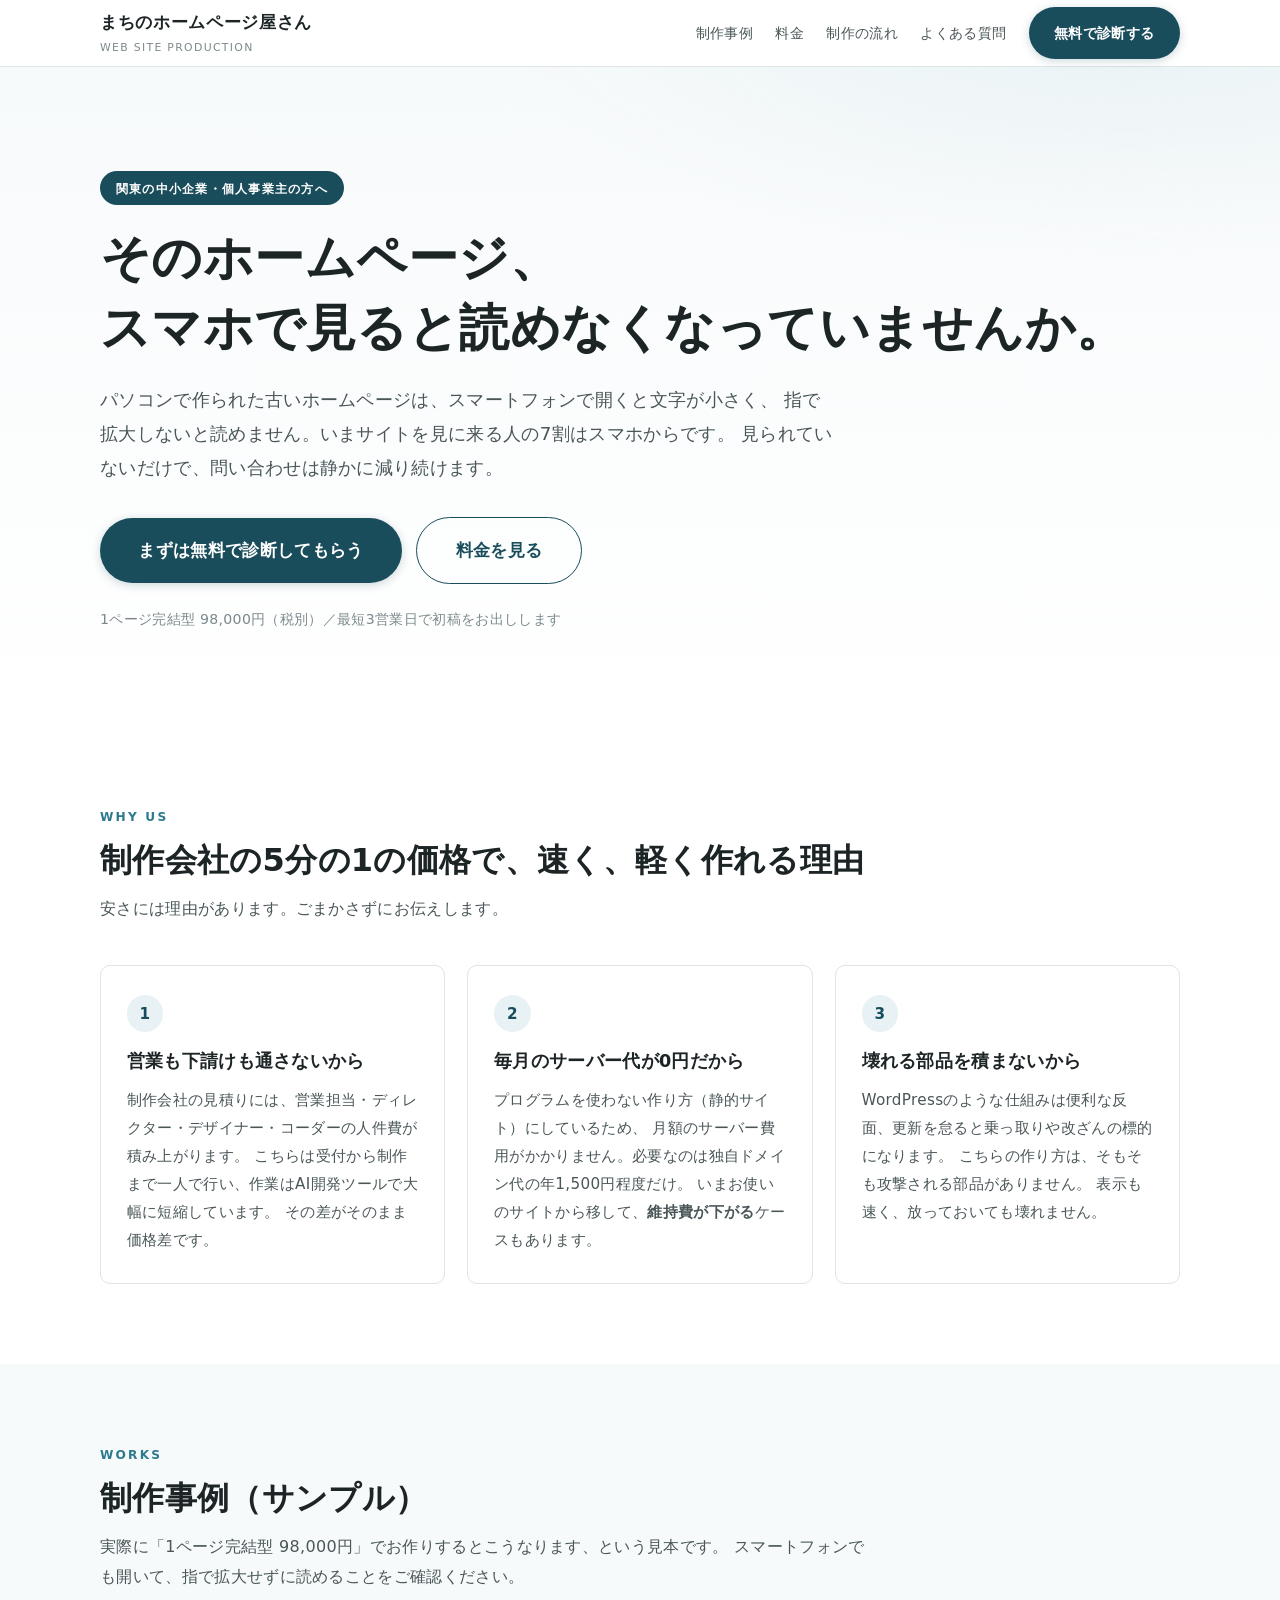
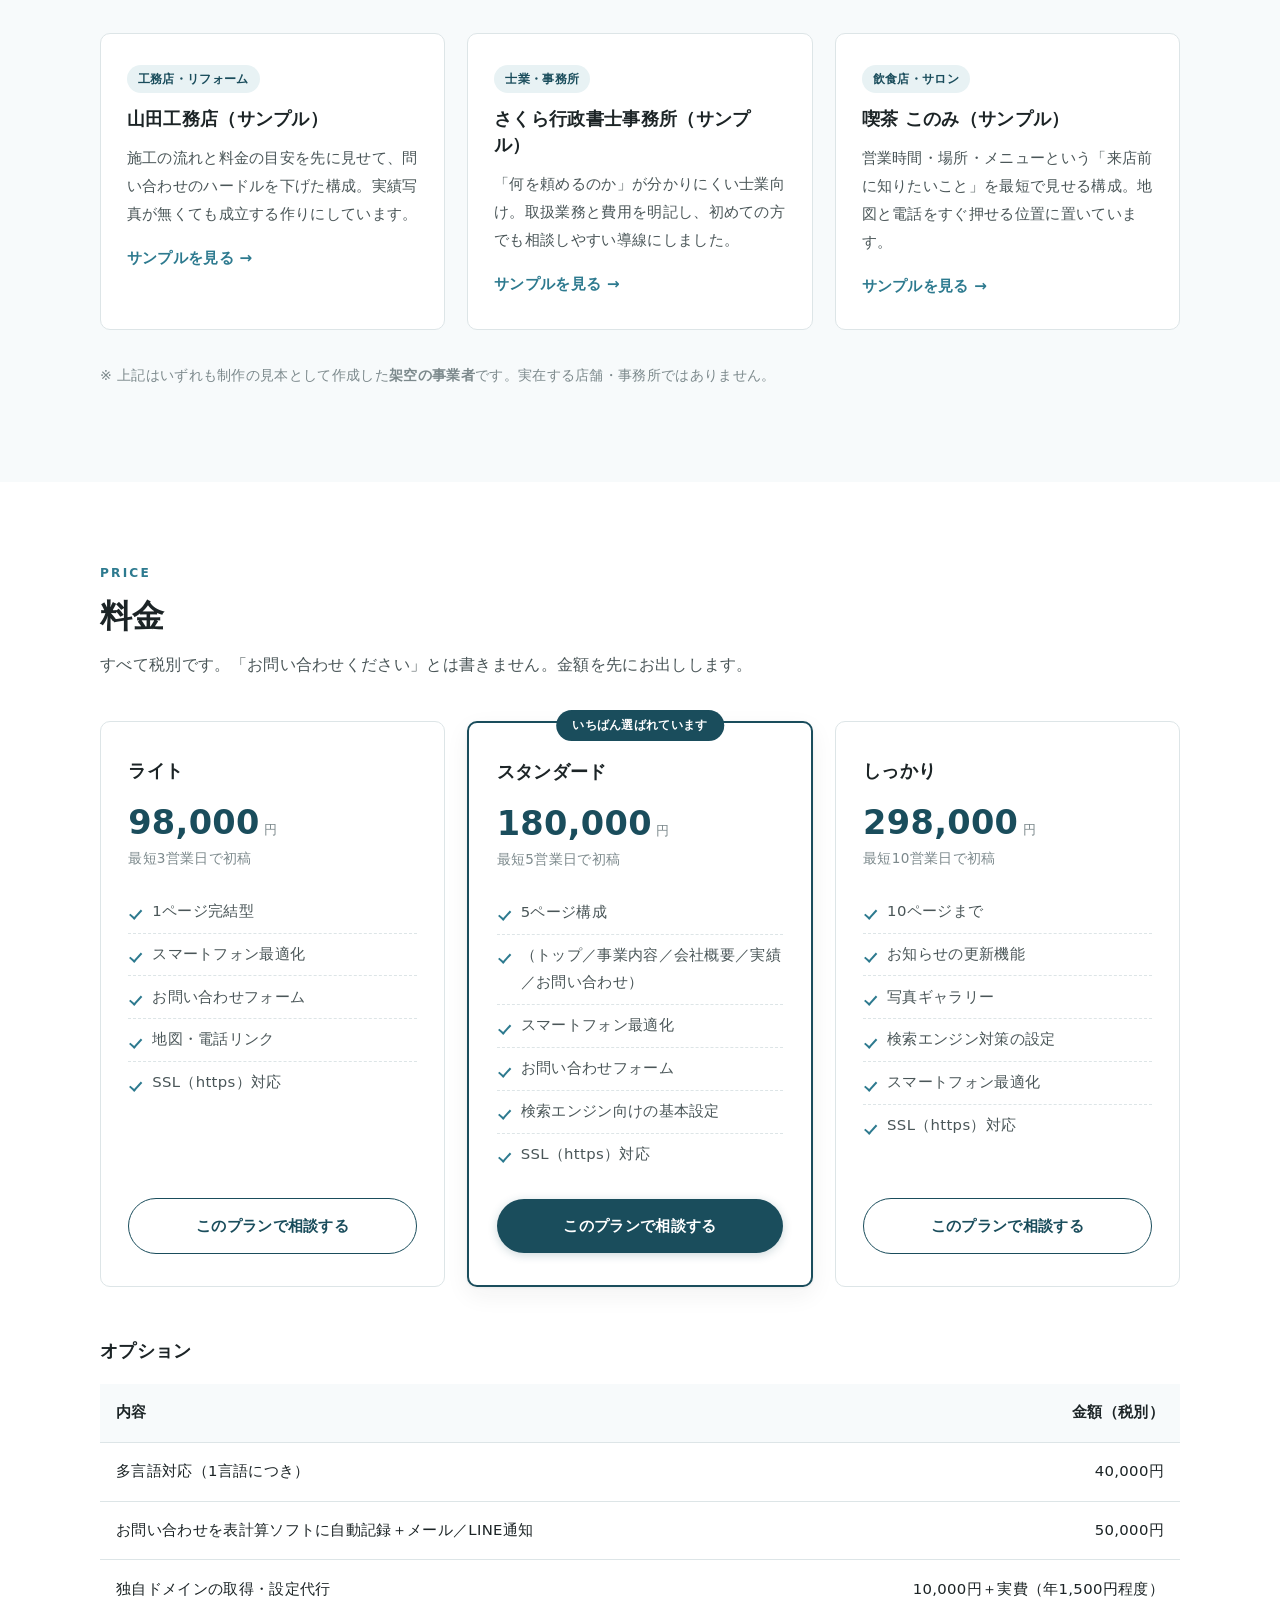
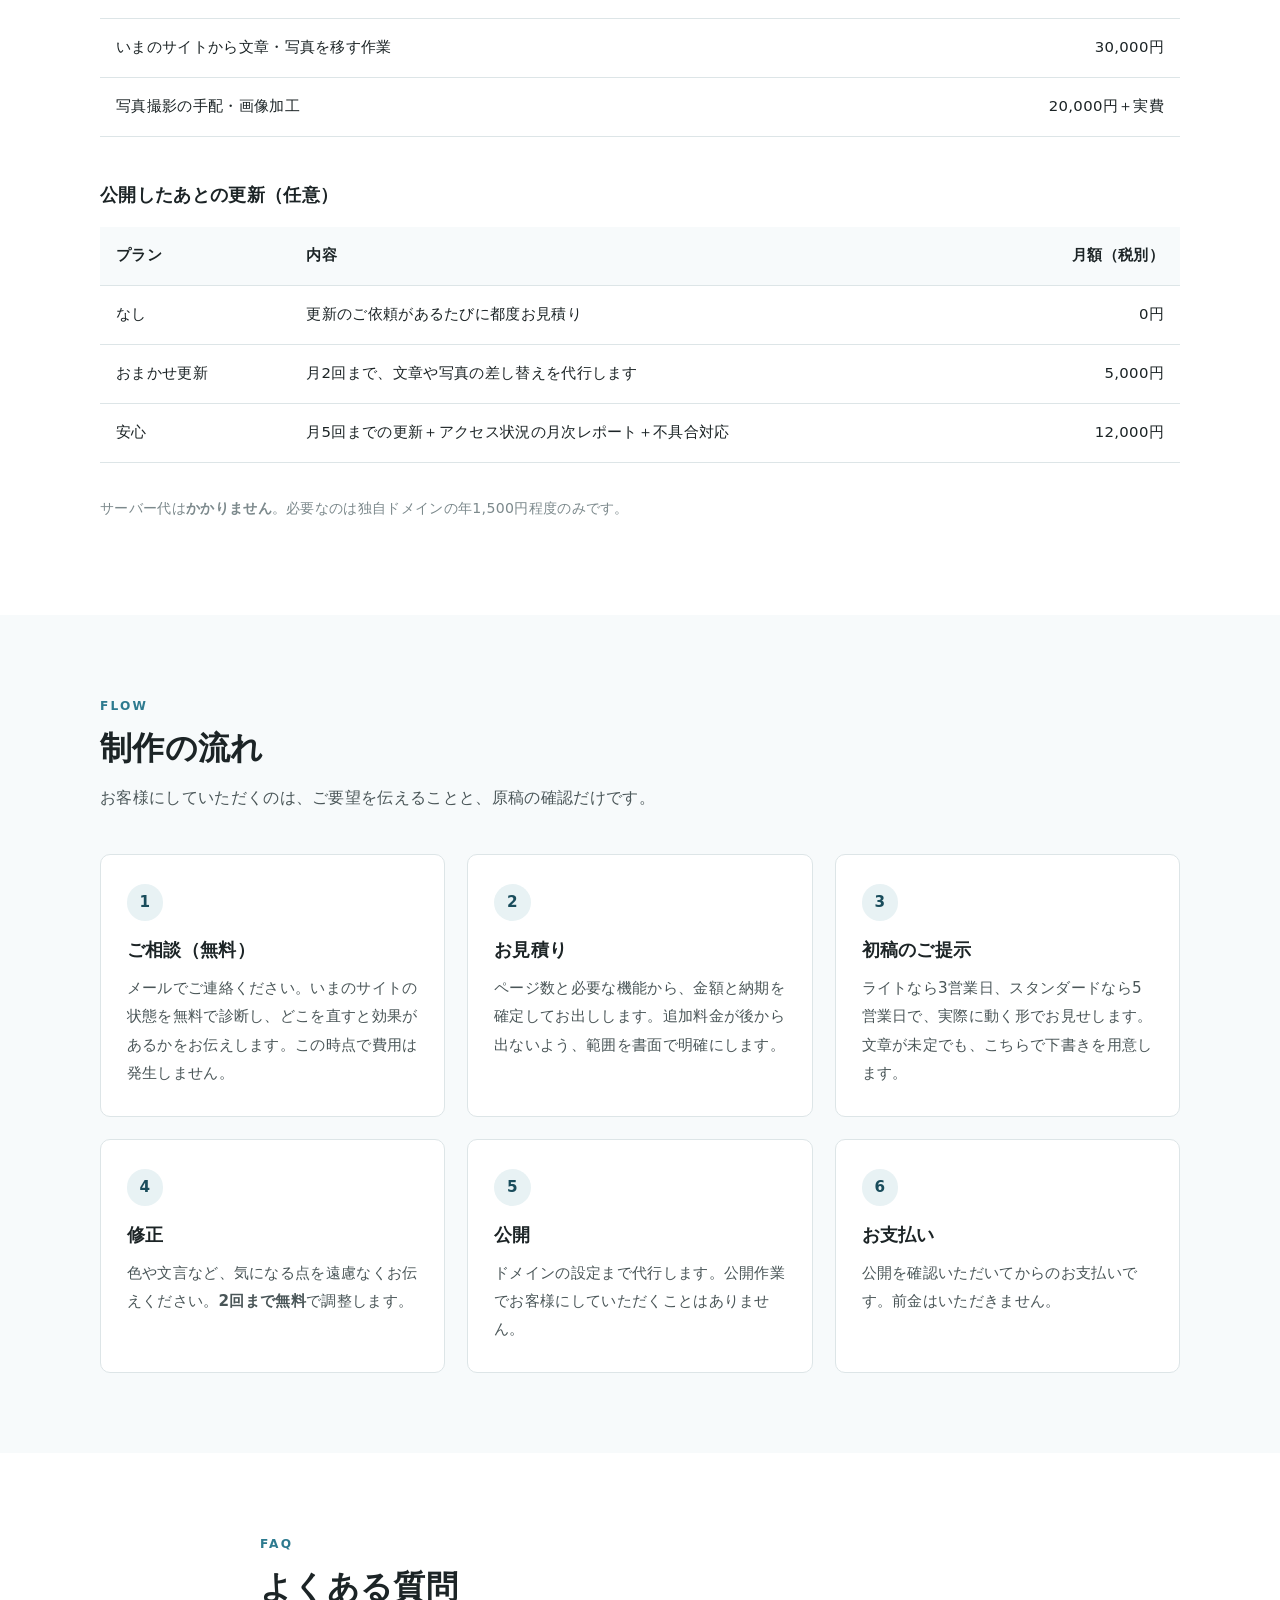
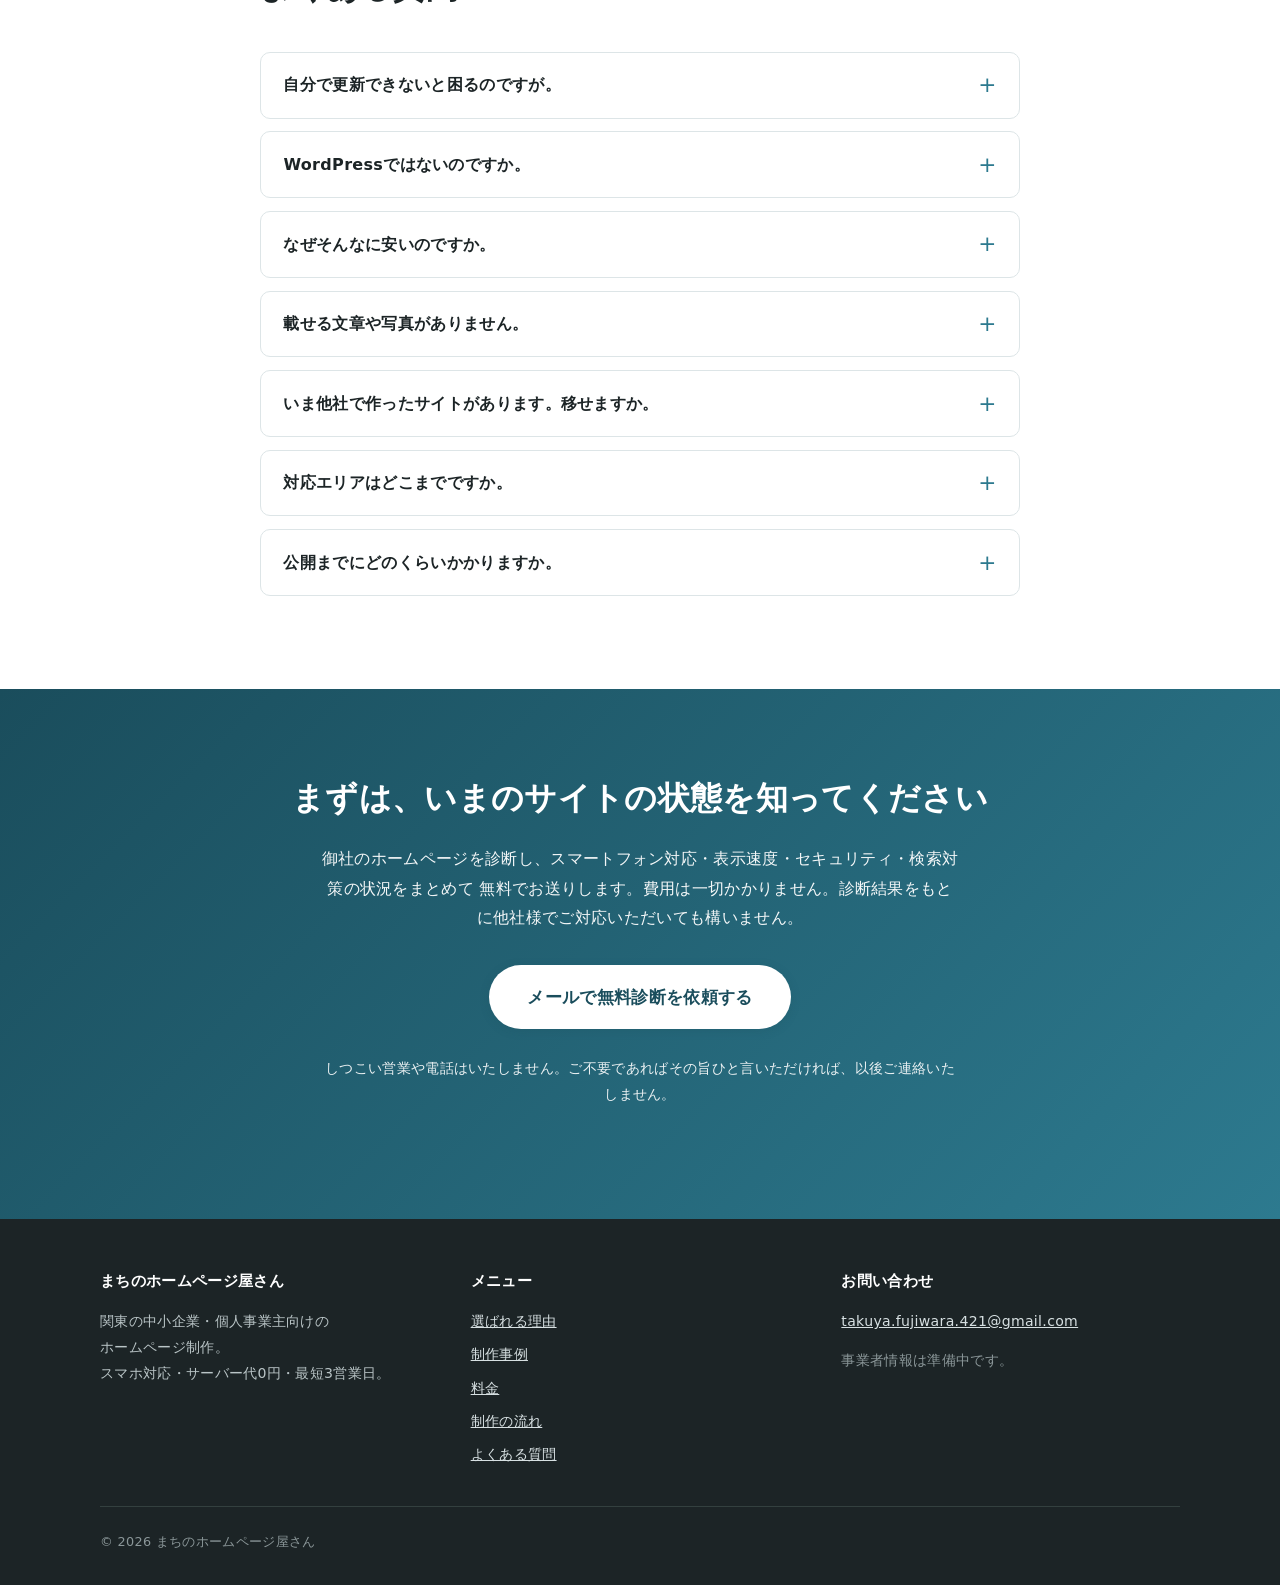
==== index.html @ 55fe61bb "ホームページ制作サービスのサイトとデモ3件を作成 - ポートフォリオ本体（強み/制作事例/料金/流れ/FAQ） - デモ3件（工務店・行政書士・喫茶。いずれも架空と明記しnoindex） - 画像を使" ====
<!DOCTYPE html>
<html lang="ja">
<head>
<meta charset="UTF-8">
<meta name="viewport" content="width=device-width, initial-scale=1">
<title>まちのホームページ屋さん｜スマホ対応のホームページを9.8万円から・最短3営業日</title>
<meta name="description" content="関東の中小企業・個人事業主向けのホームページ制作。スマートフォン対応・サーバー代0円・最短3営業日で初稿。1ページ完結型9.8万円から。無料のホームページ診断も承ります。">
<meta property="og:title" content="まちのホームページ屋さん｜スマホ対応のホームページを9.8万円から">
<meta property="og:description" content="サーバー代0円・最短3営業日。関東の中小企業向けホームページ制作。">
<meta property="og:type" content="website">
<link rel="stylesheet" href="assets/style.css">
</head>
<body>

<header class="site-header">
  <div class="wrap">
    <a class="brand" href="./">まちのホームページ屋さん<small>WEB SITE PRODUCTION</small></a>
    <nav class="nav">
      <a href="#works">制作事例</a>
      <a href="#price">料金</a>
      <a href="#flow">制作の流れ</a>
      <a href="#faq">よくある質問</a>
      <a href="#contact" class="btn">無料で診断する</a>
    </nav>
  </div>
</header>

<div class="hero">
  <div class="wrap">
    <span class="eyebrow">関東の中小企業・個人事業主の方へ</span>
    <h1>そのホームページ、<br>スマホで見ると読めなくなっていませんか。</h1>
    <p class="lead">
      パソコンで作られた古いホームページは、スマートフォンで開くと文字が小さく、
      指で拡大しないと読めません。いまサイトを見に来る人の7割はスマホからです。
      見られていないだけで、問い合わせは静かに減り続けます。
    </p>
    <div class="hero-actions">
      <a href="#contact" class="btn btn-lg">まずは無料で診断してもらう</a>
      <a href="#price" class="btn btn-ghost btn-lg">料金を見る</a>
    </div>
    <p class="muted" style="margin-top:1.4rem">
      1ページ完結型 98,000円（税別）／最短3営業日で初稿をお出しします
    </p>
  </div>
</div>

<!-- ============================================ 選ばれる理由 -->
<section id="why">
  <div class="wrap">
    <div class="sec-head reveal">
      <span class="label">WHY US</span>
      <h2>制作会社の5分の1の価格で、速く、軽く作れる理由</h2>
      <p>安さには理由があります。ごまかさずにお伝えします。</p>
    </div>

    <div class="grid grid-3">
      <div class="card reveal">
        <span class="num">1</span>
        <h3>営業も下請けも通さないから</h3>
        <p>
          制作会社の見積りには、営業担当・ディレクター・デザイナー・コーダーの人件費が積み上がります。
          こちらは受付から制作まで一人で行い、作業はAI開発ツールで大幅に短縮しています。
          その差がそのまま価格差です。
        </p>
      </div>
      <div class="card reveal">
        <span class="num">2</span>
        <h3>毎月のサーバー代が0円だから</h3>
        <p>
          プログラムを使わない作り方（静的サイト）にしているため、
          月額のサーバー費用がかかりません。必要なのは独自ドメイン代の年1,500円程度だけ。
          いまお使いのサイトから移して、<strong>維持費が下がる</strong>ケースもあります。
        </p>
      </div>
      <div class="card reveal">
        <span class="num">3</span>
        <h3>壊れる部品を積まないから</h3>
        <p>
          WordPressのような仕組みは便利な反面、更新を怠ると乗っ取りや改ざんの標的になります。
          こちらの作り方は、そもそも攻撃される部品がありません。
          表示も速く、放っておいても壊れません。
        </p>
      </div>
    </div>
  </div>
</section>

<!-- ============================================ 制作事例 -->
<section id="works" class="soft">
  <div class="wrap">
    <div class="sec-head reveal">
      <span class="label">WORKS</span>
      <h2>制作事例（サンプル）</h2>
      <p>
        実際に「1ページ完結型 98,000円」でお作りするとこうなります、という見本です。
        スマートフォンでも開いて、指で拡大せずに読めることをご確認ください。
      </p>
    </div>

    <div class="grid grid-3">
      <a class="card reveal" href="demo/koumuten/" style="text-decoration:none;color:inherit">
        <span class="badge">工務店・リフォーム</span>
        <h3 style="margin-top:.8rem">山田工務店（サンプル）</h3>
        <p>施工の流れと料金の目安を先に見せて、問い合わせのハードルを下げた構成。実績写真が無くても成立する作りにしています。</p>
        <p style="margin-top:1rem;color:var(--accent-soft);font-weight:700">サンプルを見る →</p>
      </a>

      <a class="card reveal" href="demo/gyosei/" style="text-decoration:none;color:inherit">
        <span class="badge">士業・事務所</span>
        <h3 style="margin-top:.8rem">さくら行政書士事務所（サンプル）</h3>
        <p>「何を頼めるのか」が分かりにくい士業向け。取扱業務と費用を明記し、初めての方でも相談しやすい導線にしました。</p>
        <p style="margin-top:1rem;color:var(--accent-soft);font-weight:700">サンプルを見る →</p>
      </a>

      <a class="card reveal" href="demo/cafe/" style="text-decoration:none;color:inherit">
        <span class="badge">飲食店・サロン</span>
        <h3 style="margin-top:.8rem">喫茶 このみ（サンプル）</h3>
        <p>営業時間・場所・メニューという「来店前に知りたいこと」を最短で見せる構成。地図と電話をすぐ押せる位置に置いています。</p>
        <p style="margin-top:1rem;color:var(--accent-soft);font-weight:700">サンプルを見る →</p>
      </a>
    </div>

    <p class="muted mt-2">
      ※ 上記はいずれも制作の見本として作成した<strong>架空の事業者</strong>です。実在する店舗・事務所ではありません。
    </p>
  </div>
</section>

<!-- ============================================ 料金 -->
<section id="price">
  <div class="wrap">
    <div class="sec-head reveal">
      <span class="label">PRICE</span>
      <h2>料金</h2>
      <p>すべて税別です。「お問い合わせください」とは書きません。金額を先にお出しします。</p>
    </div>

    <div class="plans">
      <div class="plan reveal">
        <h3>ライト</h3>
        <div class="price">98,000<small> 円</small></div>
        <div class="term">最短3営業日で初稿</div>
        <ul>
          <li>1ページ完結型</li>
          <li>スマートフォン最適化</li>
          <li>お問い合わせフォーム</li>
          <li>地図・電話リンク</li>
          <li>SSL（https）対応</li>
        </ul>
        <a href="#contact" class="btn btn-ghost">このプランで相談する</a>
      </div>

      <div class="plan featured reveal">
        <h3>スタンダード</h3>
        <div class="price">180,000<small> 円</small></div>
        <div class="term">最短5営業日で初稿</div>
        <ul>
          <li>5ページ構成</li>
          <li>（トップ／事業内容／会社概要／実績／お問い合わせ）</li>
          <li>スマートフォン最適化</li>
          <li>お問い合わせフォーム</li>
          <li>検索エンジン向けの基本設定</li>
          <li>SSL（https）対応</li>
        </ul>
        <a href="#contact" class="btn">このプランで相談する</a>
      </div>

      <div class="plan reveal">
        <h3>しっかり</h3>
        <div class="price">298,000<small> 円</small></div>
        <div class="term">最短10営業日で初稿</div>
        <ul>
          <li>10ページまで</li>
          <li>お知らせの更新機能</li>
          <li>写真ギャラリー</li>
          <li>検索エンジン対策の設定</li>
          <li>スマートフォン最適化</li>
          <li>SSL（https）対応</li>
        </ul>
        <a href="#contact" class="btn btn-ghost">このプランで相談する</a>
      </div>
    </div>

    <h3 style="margin:3rem 0 1rem;font-size:1.1rem">オプション</h3>
    <div class="table-scroll">
      <table>
        <thead><tr><th>内容</th><th class="num">金額（税別）</th></tr></thead>
        <tbody>
          <tr><td>多言語対応（1言語につき）</td><td class="num">40,000円</td></tr>
          <tr><td>お問い合わせを表計算ソフトに自動記録＋メール／LINE通知</td><td class="num">50,000円</td></tr>
          <tr><td>独自ドメインの取得・設定代行</td><td class="num">10,000円＋実費（年1,500円程度）</td></tr>
          <tr><td>いまのサイトから文章・写真を移す作業</td><td class="num">30,000円</td></tr>
          <tr><td>写真撮影の手配・画像加工</td><td class="num">20,000円＋実費</td></tr>
        </tbody>
      </table>
    </div>

    <h3 style="margin:2.6rem 0 1rem;font-size:1.1rem">公開したあとの更新（任意）</h3>
    <div class="table-scroll">
      <table>
        <thead><tr><th>プラン</th><th>内容</th><th class="num">月額（税別）</th></tr></thead>
        <tbody>
          <tr><td>なし</td><td>更新のご依頼があるたびに都度お見積り</td><td class="num">0円</td></tr>
          <tr><td>おまかせ更新</td><td>月2回まで、文章や写真の差し替えを代行します</td><td class="num">5,000円</td></tr>
          <tr><td>安心</td><td>月5回までの更新＋アクセス状況の月次レポート＋不具合対応</td><td class="num">12,000円</td></tr>
        </tbody>
      </table>
    </div>
    <p class="muted mt-2">
      サーバー代は<strong>かかりません</strong>。必要なのは独自ドメインの年1,500円程度のみです。
    </p>
  </div>
</section>

<!-- ============================================ 制作の流れ -->
<section id="flow" class="soft">
  <div class="wrap">
    <div class="sec-head reveal">
      <span class="label">FLOW</span>
      <h2>制作の流れ</h2>
      <p>お客様にしていただくのは、ご要望を伝えることと、原稿の確認だけです。</p>
    </div>

    <div class="grid grid-2">
      <div class="card reveal"><span class="num">1</span><h3>ご相談（無料）</h3>
        <p>メールでご連絡ください。いまのサイトの状態を無料で診断し、どこを直すと効果があるかをお伝えします。この時点で費用は発生しません。</p></div>
      <div class="card reveal"><span class="num">2</span><h3>お見積り</h3>
        <p>ページ数と必要な機能から、金額と納期を確定してお出しします。追加料金が後から出ないよう、範囲を書面で明確にします。</p></div>
      <div class="card reveal"><span class="num">3</span><h3>初稿のご提示</h3>
        <p>ライトなら3営業日、スタンダードなら5営業日で、実際に動く形でお見せします。文章が未定でも、こちらで下書きを用意します。</p></div>
      <div class="card reveal"><span class="num">4</span><h3>修正</h3>
        <p>色や文言など、気になる点を遠慮なくお伝えください。<strong>2回まで無料</strong>で調整します。</p></div>
      <div class="card reveal"><span class="num">5</span><h3>公開</h3>
        <p>ドメインの設定まで代行します。公開作業でお客様にしていただくことはありません。</p></div>
      <div class="card reveal"><span class="num">6</span><h3>お支払い</h3>
        <p>公開を確認いただいてからのお支払いです。前金はいただきません。</p></div>
    </div>
  </div>
</section>

<!-- ============================================ FAQ -->
<section id="faq">
  <div class="narrow">
    <div class="sec-head reveal">
      <span class="label">FAQ</span>
      <h2>よくある質問</h2>
    </div>

    <details class="reveal">
      <summary>自分で更新できないと困るのですが。</summary>
      <p>
        更新はこちらで代行します（月2回まで5,000円）。変更したい文章や写真を、
        メールやLINEでそのままお送りいただくだけで反映します。<br>
        正直に申し上げると、管理画面をお渡ししたサイトの多くは、
        使い方を覚える手間が壁になって結局更新されなくなります。
        「覚える」という負担ごと無くしたほうが、実際には情報が新しく保たれます。
      </p>
    </details>

    <details class="reveal">
      <summary>WordPressではないのですか。</summary>
      <p>
        はい、使いません。WordPressは便利ですが、定期的な更新作業を怠ると
        改ざんや乗っ取りの対象になります。実際、放置されて古いまま動いているサイトが数多くあります。<br>
        こちらは攻撃される部品を持たない作り方にしているため、
        放っておいても壊れず、表示も速く、月額費用もかかりません。
      </p>
    </details>

    <details class="reveal">
      <summary>なぜそんなに安いのですか。</summary>
      <p>
        営業担当も下請けも介さず、受付から制作までを一人で行っているためです。
        加えて、コードの作成にAI開発ツールを使うことで作業時間を大きく短縮しています。
        品質を落として安くしているわけではありません。
      </p>
    </details>

    <details class="reveal">
      <summary>載せる文章や写真がありません。</summary>
      <p>
        文章はこちらで下書きをお作りします。事業内容を口頭でお聞かせいただければ大丈夫です。<br>
        写真については、無くても成立するデザインでお作りできます（制作事例をご覧ください。
        あれらはすべて写真を1枚も使っていません）。撮影が必要な場合は手配も承ります。
      </p>
    </details>

    <details class="reveal">
      <summary>いま他社で作ったサイトがあります。移せますか。</summary>
      <p>
        移せます。いまのサイトから文章や写真を引き継ぐ作業も承ります（30,000円）。
        独自ドメインをお持ちであれば、そのまま引き続きお使いいただけます。
        毎月のサーバー費用をお支払い中の場合、移行によって維持費が下がることが多いです。
      </p>
    </details>

    <details class="reveal">
      <summary>対応エリアはどこまでですか。</summary>
      <p>
        関東を中心に承っておりますが、打ち合わせはメール・お電話・オンラインで完結しますので、
        全国どこでも対応可能です。
      </p>
    </details>

    <details class="reveal">
      <summary>公開までにどのくらいかかりますか。</summary>
      <p>
        初稿まではライトで3営業日、スタンダードで5営業日です。
        そこから修正のやりとりを挟み、公開までは<strong>2週間前後</strong>が目安です。
        お急ぎの事情があればご相談ください。
      </p>
    </details>
  </div>
</section>

<!-- ============================================ CTA -->
<section class="cta" id="contact">
  <div class="narrow">
    <h2>まずは、いまのサイトの状態を知ってください</h2>
    <p>
      御社のホームページを診断し、スマートフォン対応・表示速度・セキュリティ・検索対策の状況をまとめて
      無料でお送りします。費用は一切かかりません。診断結果をもとに他社様でご対応いただいても構いません。
    </p>
    <a href="mailto:takuya.fujiwara.421@gmail.com?subject=%E3%83%9B%E3%83%BC%E3%83%A0%E3%83%9A%E3%83%BC%E3%82%B8%E3%81%AE%E7%84%A1%E6%96%99%E8%A8%BA%E6%96%AD%E5%B8%8C%E6%9C%9B&body=%0A%E4%BC%9A%E7%A4%BE%E5%90%8D%EF%BC%9A%0A%E3%81%94%E6%8B%85%E5%BD%93%E8%80%85%E5%90%8D%EF%BC%9A%0A%E3%82%B5%E3%82%A4%E3%83%88URL%EF%BC%9A%0A%E3%81%94%E7%9B%B8%E8%AB%87%E5%86%85%E5%AE%B9%EF%BC%9A%0A" class="btn btn-lg">メールで無料診断を依頼する</a>
    <p style="margin-top:1.6rem;font-size:.88rem;opacity:.9">
      しつこい営業や電話はいたしません。ご不要であればその旨ひと言いただければ、以後ご連絡いたしません。
    </p>
  </div>
</section>

<!-- ============================================ フッター -->
<footer class="site-footer">
  <div class="wrap">
    <div class="cols">
      <div>
        <h4>まちのホームページ屋さん</h4>
        <p style="margin:0">
          関東の中小企業・個人事業主向けの<br>ホームページ制作。<br>
          スマホ対応・サーバー代0円・最短3営業日。
        </p>
      </div>
      <div>
        <h4>メニュー</h4>
        <ul>
          <li><a href="#why">選ばれる理由</a></li>
          <li><a href="#works">制作事例</a></li>
          <li><a href="#price">料金</a></li>
          <li><a href="#flow">制作の流れ</a></li>
          <li><a href="#faq">よくある質問</a></li>
        </ul>
      </div>
      <div>
        <h4>お問い合わせ</h4>
        <ul>
          <li><a href="mailto:takuya.fujiwara.421@gmail.com">takuya.fujiwara.421@gmail.com</a></li>
        </ul>
        <p class="muted" style="margin-top:.8rem;color:#8b9799">
          <!-- ★開業後に「特定商取引法に基づく表記」を追加すること（事業者名・所在地・連絡先・支払方法・キャンセル規定） -->
          事業者情報は準備中です。
        </p>
      </div>
    </div>
    <div class="copy">&copy; 2026 まちのホームページ屋さん</div>
  </div>
</footer>

<script>
// 画面に入った要素をふわっと出す。JSが無効でも中身は読める（CSSのreveal既定は非表示だが、
// noscript環境向けに下で強制表示する）
const io = new IntersectionObserver((entries) => {
  entries.forEach(e => { if (e.isIntersecting) { e.target.classList.add('shown'); io.unobserve(e.target); } });
}, { threshold: 0.08 });
document.querySelectorAll('.reveal').forEach(el => io.observe(el));
</script>
<noscript><style>.reveal{opacity:1;transform:none}</style></noscript>

</body>
</html>
---- assets/style.css ----
/* ===================================================================
   共通スタイル
   -------------------------------------------------------------------
   デモサイトはこの1枚を読み込み、:root の色だけ差し替えて使う。
   画像を1枚も使わずに成立させる方針（撮影素材が無くても納品できる形）。
   =================================================================== */

:root {
  --accent:      #1a4d5c;
  --accent-soft: #2d7a8f;
  --accent-pale: #e8f2f4;
  --ink:         #1c2426;
  --ink-mid:     #4a5658;
  --ink-light:   #7c898c;
  --line:        #dde5e7;
  --bg:          #ffffff;
  --bg-soft:     #f7fafb;
  --radius:      10px;
  --shadow:      0 1px 3px rgba(28,36,38,.06), 0 8px 24px rgba(28,36,38,.06);
  --wrap:        1080px;
}

*, *::before, *::after { box-sizing: border-box; }

html { scroll-behavior: smooth; -webkit-text-size-adjust: 100%; }

/* ★横スクロールを絶対に起こさない。
   スマホ対応を売っている以上、自社サイトで横スクロールが出るのは論外。
   個別の原因も潰したうえで、保険としてここでも止めておく。 */
html, body { overflow-x: clip; max-width: 100%; }

body {
  margin: 0;
  font-family: "Hiragino Kaku Gothic ProN", "Hiragino Sans", "Yu Gothic Medium",
               "Yu Gothic", Meiryo, system-ui, -apple-system, sans-serif;
  font-size: 16px;
  line-height: 1.85;
  color: var(--ink);
  background: var(--bg);
  /* 日本語は行間と字送りを広めに取ると一気に「ちゃんとした」見た目になる */
  letter-spacing: .02em;
}

img { max-width: 100%; height: auto; display: block; }
a { color: var(--accent-soft); }

.wrap { width: min(var(--wrap), 100% - 2.5rem); margin-inline: auto; }
.narrow { width: min(760px, 100% - 2.5rem); margin-inline: auto; }

/* ---------------------------------------------------- ヘッダー */
.site-header {
  position: sticky; top: 0; z-index: 50;
  background: rgba(255,255,255,.92);
  backdrop-filter: saturate(1.4) blur(10px);
  border-bottom: 1px solid var(--line);
}
.site-header .wrap {
  display: flex; align-items: center; justify-content: space-between;
  min-height: 66px; gap: 1rem;
}
.brand { font-weight: 700; font-size: 1.05rem; letter-spacing: .04em; color: var(--ink); text-decoration: none; }
.brand small { display: block; font-size: .68rem; font-weight: 400; color: var(--ink-light); letter-spacing: .12em; }
.nav { display: flex; gap: 1.4rem; align-items: center; }
.nav a { color: var(--ink-mid); text-decoration: none; font-size: .9rem; }
.nav a:hover { color: var(--accent-soft); }
/* ★ヘッダー内のボタンは .nav a の色指定に負ける（詳細度 0,1,1 > 0,1,0）。
   濃紺背景に暗い文字で読めなくなるので、ここで明示的に上書きする */
.nav a.btn { color: #fff; }
.nav a.btn:hover { color: #fff; }
.nav a.btn-ghost, .nav a.btn-ghost:hover { color: var(--accent); }
@media (max-width: 800px) { .nav { display: none; } }

.btn {
  display: inline-block; padding: .8rem 1.6rem; border-radius: 999px;
  background: var(--accent); color: #fff; text-decoration: none;
  font-weight: 700; font-size: .95rem; border: 0; cursor: pointer;
  transition: transform .15s ease, box-shadow .15s ease, background .15s ease;
  box-shadow: 0 2px 10px rgba(26,77,92,.22);
}
.btn:hover { transform: translateY(-2px); box-shadow: 0 6px 18px rgba(26,77,92,.28); }
.btn-ghost { background: transparent; color: var(--accent); border: 1.5px solid var(--accent); box-shadow: none; }
.btn-ghost:hover { background: var(--accent-pale); }
.btn-lg { padding: 1.05rem 2.4rem; font-size: 1.05rem; }

/* ---------------------------------------------------- ヒーロー */
.hero {
  padding: clamp(3.5rem, 9vw, 6.5rem) 0 clamp(3rem, 7vw, 5rem);
  background:
    radial-gradient(1000px 420px at 88% -12%, var(--accent-pale), transparent 65%),
    linear-gradient(180deg, var(--bg-soft), var(--bg));
}
.hero h1 {
  /* ★最小値は 1.85rem だと390px幅の端末で12文字が1行に収まらず、はみ出した（実測）。
     日本語の見出しは1行12文字程度で折り返る前提で最小値を決める */
  font-size: clamp(1.45rem, 6vw, 3.1rem);
  line-height: 1.42; margin: 0 0 1.2rem; letter-spacing: .01em;
  overflow-wrap: break-word;
}
.hero .lead { font-size: clamp(1rem, 2.2vw, 1.15rem); color: var(--ink-mid); margin: 0 0 2rem; max-width: 46rem; }
.hero .eyebrow {
  display: inline-block; margin-bottom: 1.1rem; padding: .35rem 1rem;
  background: var(--accent); color: #fff; border-radius: 999px;
  font-size: .78rem; font-weight: 700; letter-spacing: .1em;
}
.hero-actions { display: flex; gap: .9rem; flex-wrap: wrap; align-items: center; }

/* ---------------------------------------------------- セクション */
section { padding: clamp(3rem, 7vw, 5rem) 0; }
section.soft { background: var(--bg-soft); }

.sec-head { margin-bottom: 2.6rem; }
.sec-head .label {
  font-size: .76rem; letter-spacing: .18em; color: var(--accent-soft);
  font-weight: 700; display: block; margin-bottom: .5rem;
}
.sec-head h2 { font-size: clamp(1.4rem, 3.4vw, 2rem); margin: 0 0 .7rem; line-height: 1.45; }
.sec-head p { color: var(--ink-mid); margin: 0; max-width: 48rem; }

/* ---------------------------------------------------- カード */
.grid { display: grid; gap: 1.4rem; }
.grid-3 { grid-template-columns: repeat(auto-fit, minmax(270px, 1fr)); }
.grid-2 { grid-template-columns: repeat(auto-fit, minmax(320px, 1fr)); }

.card {
  background: var(--bg); border: 1px solid var(--line);
  border-radius: var(--radius); padding: 1.8rem 1.6rem;
}
.card h3 { margin: 0 0 .7rem; font-size: 1.1rem; line-height: 1.5; }
.card p  { margin: 0; color: var(--ink-mid); font-size: .95rem; }
.card .num {
  display: inline-flex; align-items: center; justify-content: center;
  width: 2.3rem; height: 2.3rem; border-radius: 50%;
  background: var(--accent-pale); color: var(--accent);
  font-weight: 700; margin-bottom: 1rem; font-size: .95rem;
}

/* ---------------------------------------------------- 料金表 */
.plans { display: grid; gap: 1.4rem; grid-template-columns: repeat(auto-fit, minmax(280px, 1fr)); }
.plan {
  border: 1px solid var(--line); border-radius: var(--radius);
  padding: 2rem 1.7rem; background: var(--bg); display: flex; flex-direction: column;
}
.plan.featured { border: 2px solid var(--accent); box-shadow: var(--shadow); position: relative; }
.plan.featured::after {
  content: "いちばん選ばれています"; position: absolute; top: -.85rem; left: 50%;
  transform: translateX(-50%); background: var(--accent); color: #fff;
  font-size: .72rem; font-weight: 700; padding: .3rem 1rem; border-radius: 999px;
  white-space: nowrap;
}
.plan h3 { margin: 0 0 .3rem; font-size: 1.15rem; }
.plan .price { font-size: 2.1rem; font-weight: 700; color: var(--accent); line-height: 1.2; margin: .6rem 0 .2rem; }
.plan .price small { font-size: .82rem; font-weight: 400; color: var(--ink-light); }
.plan .term { font-size: .85rem; color: var(--ink-light); margin-bottom: 1.2rem; }
.plan ul { list-style: none; padding: 0; margin: 0 0 1.5rem; font-size: .93rem; }
.plan li { padding: .45rem 0 .45rem 1.5rem; position: relative; color: var(--ink-mid); border-top: 1px dashed var(--line); }
.plan li:first-child { border-top: 0; }
.plan li::before {
  content: ""; position: absolute; left: .25rem; top: 1.05rem;
  width: .45rem; height: .78rem; border-right: 2px solid var(--accent-soft);
  border-bottom: 2px solid var(--accent-soft); transform: rotate(42deg);
}
.plan .btn { margin-top: auto; text-align: center; }

/* ---------------------------------------------------- 表 */
.table-scroll { overflow-x: auto; -webkit-overflow-scrolling: touch; }
table { border-collapse: collapse; width: 100%; min-width: 480px; font-size: .93rem; }
th, td { padding: .95rem 1rem; text-align: left; border-bottom: 1px solid var(--line); vertical-align: top; }
th { background: var(--bg-soft); font-weight: 700; white-space: nowrap; }
td.num, th.num { text-align: right; white-space: nowrap; }

/* ---------------------------------------------------- FAQ */
details {
  border: 1px solid var(--line); border-radius: var(--radius);
  padding: 1.1rem 1.4rem; margin-bottom: .8rem; background: var(--bg);
}
details[open] { background: var(--bg-soft); }
summary { cursor: pointer; font-weight: 700; list-style: none; position: relative; padding-right: 2rem; }
summary::-webkit-details-marker { display: none; }
summary::after {
  content: "+"; position: absolute; right: 0; top: 50%; transform: translateY(-50%);
  color: var(--accent-soft); font-size: 1.35rem; font-weight: 400; line-height: 1;
}
details[open] summary::after { content: "−"; }
details p { margin: .9rem 0 0; color: var(--ink-mid); font-size: .95rem; }

/* ---------------------------------------------------- 帯 */
.cta {
  background: linear-gradient(135deg, var(--accent), var(--accent-soft));
  color: #fff; text-align: center;
}
.cta h2 { font-size: clamp(1.35rem, 3.4vw, 2rem); margin: 0 0 1rem; }
.cta p { margin: 0 auto 2rem; max-width: 40rem; opacity: .95; }
.cta .btn { background: #fff; color: var(--accent); }

/* ---------------------------------------------------- 情報リスト */
.deflist { display: grid; grid-template-columns: 8.5rem 1fr; gap: 0; font-size: .93rem; }
.deflist dt { padding: .8rem 0; border-bottom: 1px solid var(--line); color: var(--ink-light); font-weight: 700; }
.deflist dd { padding: .8rem 0; border-bottom: 1px solid var(--line); margin: 0; color: var(--ink-mid); }
@media (max-width: 560px) {
  .deflist { grid-template-columns: 1fr; }
  .deflist dt { padding-bottom: 0; border-bottom: 0; }
  .deflist dd { padding-top: .2rem; }
}

/* ---------------------------------------------------- フッター */
.site-footer {
  background: var(--ink); color: #b9c4c6;
  padding: 3rem 0 2rem; font-size: .88rem;
}
.site-footer a { color: #d7e0e2; }
.site-footer .cols { display: grid; gap: 2rem; grid-template-columns: repeat(auto-fit, minmax(220px, 1fr)); margin-bottom: 2rem; }
.site-footer h4 { color: #fff; font-size: .95rem; margin: 0 0 .8rem; }
.site-footer ul { list-style: none; padding: 0; margin: 0; }
.site-footer li { margin-bottom: .45rem; }
.copy { border-top: 1px solid #33403f; padding-top: 1.4rem; color: #8b9799; font-size: .8rem; }

/* ---------------------------------------------------- デモの但し書き */
.demo-banner {
  background: #8a4b00; color: #fff; text-align: center;
  padding: .7rem 1rem; font-size: .85rem; line-height: 1.6;
}
.demo-banner a { color: #ffe1b8; font-weight: 700; }

/* ---------------------------------------------------- 出現アニメ */
.reveal { opacity: 0; transform: translateY(14px); transition: opacity .6s ease, transform .6s ease; }
.reveal.shown { opacity: 1; transform: none; }
@media (prefers-reduced-motion: reduce) {
  .reveal { opacity: 1; transform: none; transition: none; }
  html { scroll-behavior: auto; }
}

/* ---------------------------------------------------- 小物 */
.muted { color: var(--ink-light); font-size: .88rem; }
.center { text-align: center; }
.mt-2 { margin-top: 2rem; }
.badge {
  display: inline-block; padding: .2rem .7rem; border-radius: 999px;
  background: var(--accent-pale); color: var(--accent);
  font-size: .75rem; font-weight: 700; margin-right: .4rem;
}
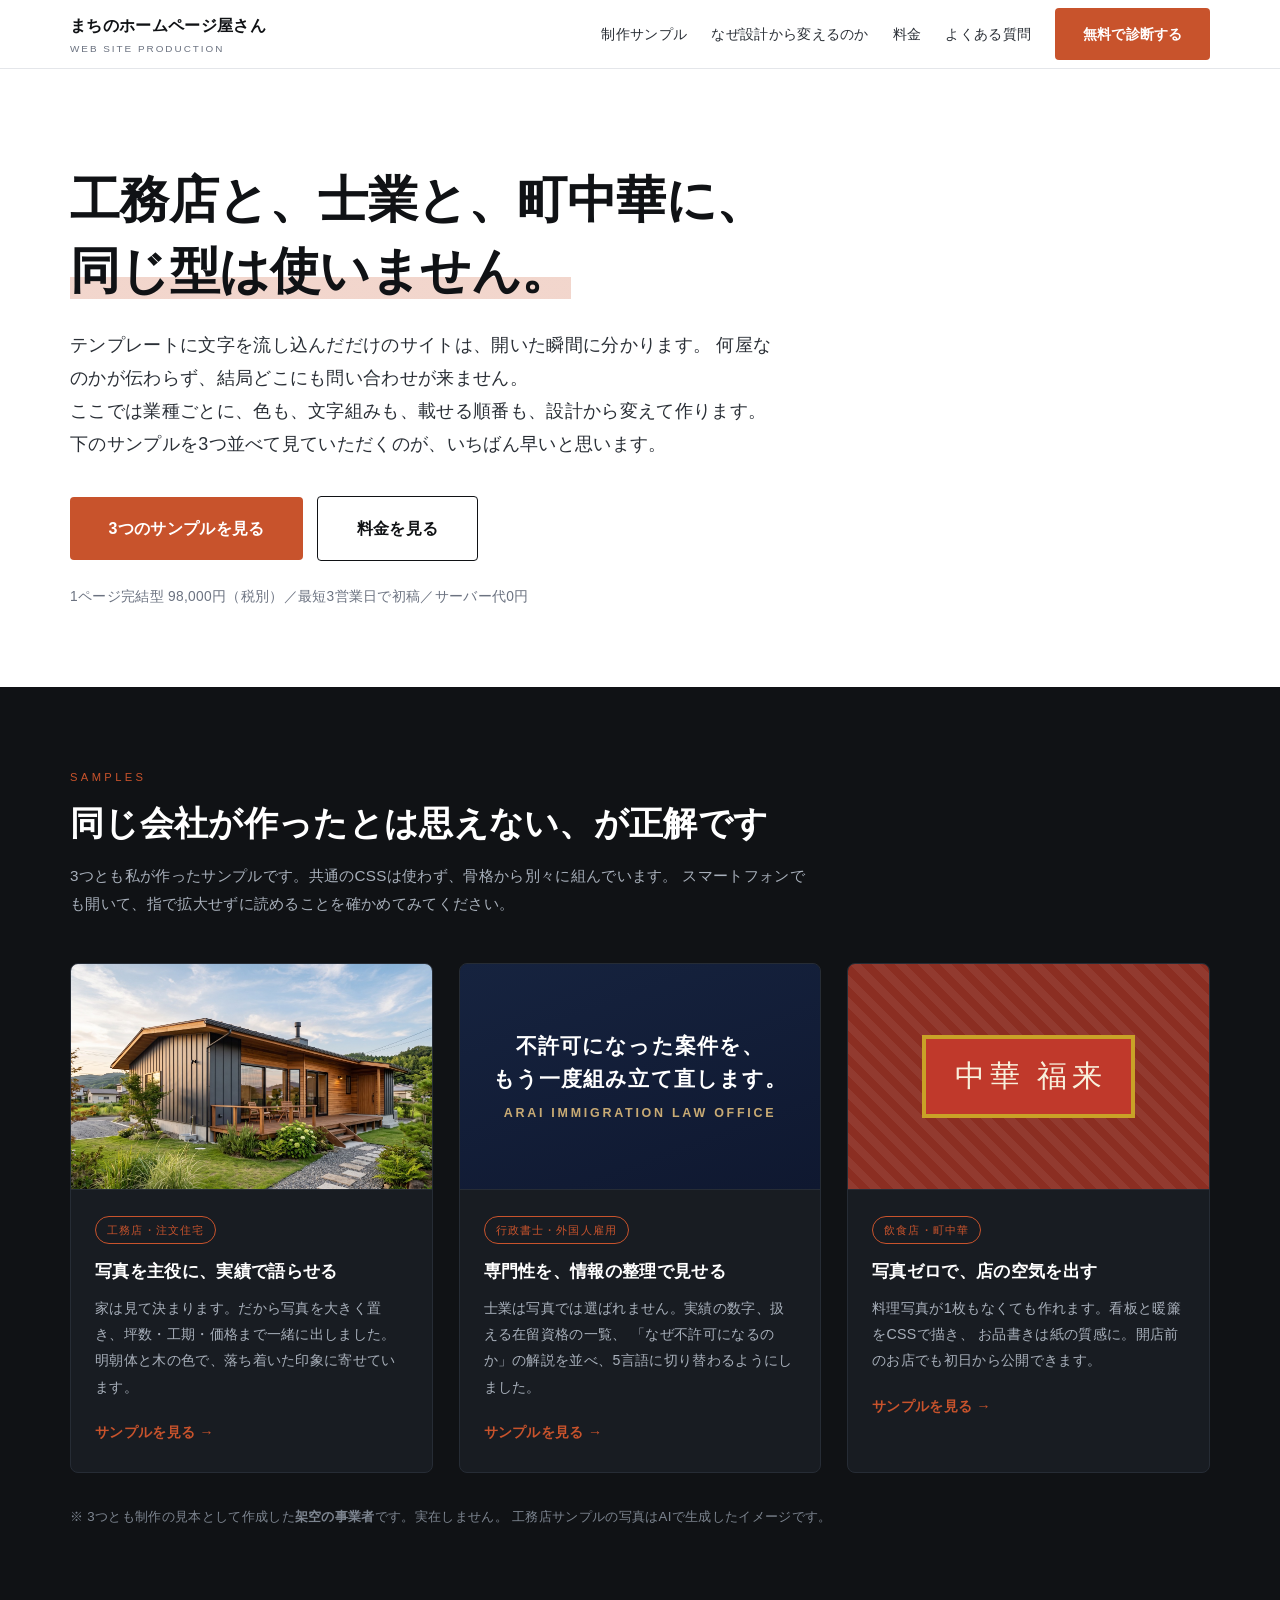
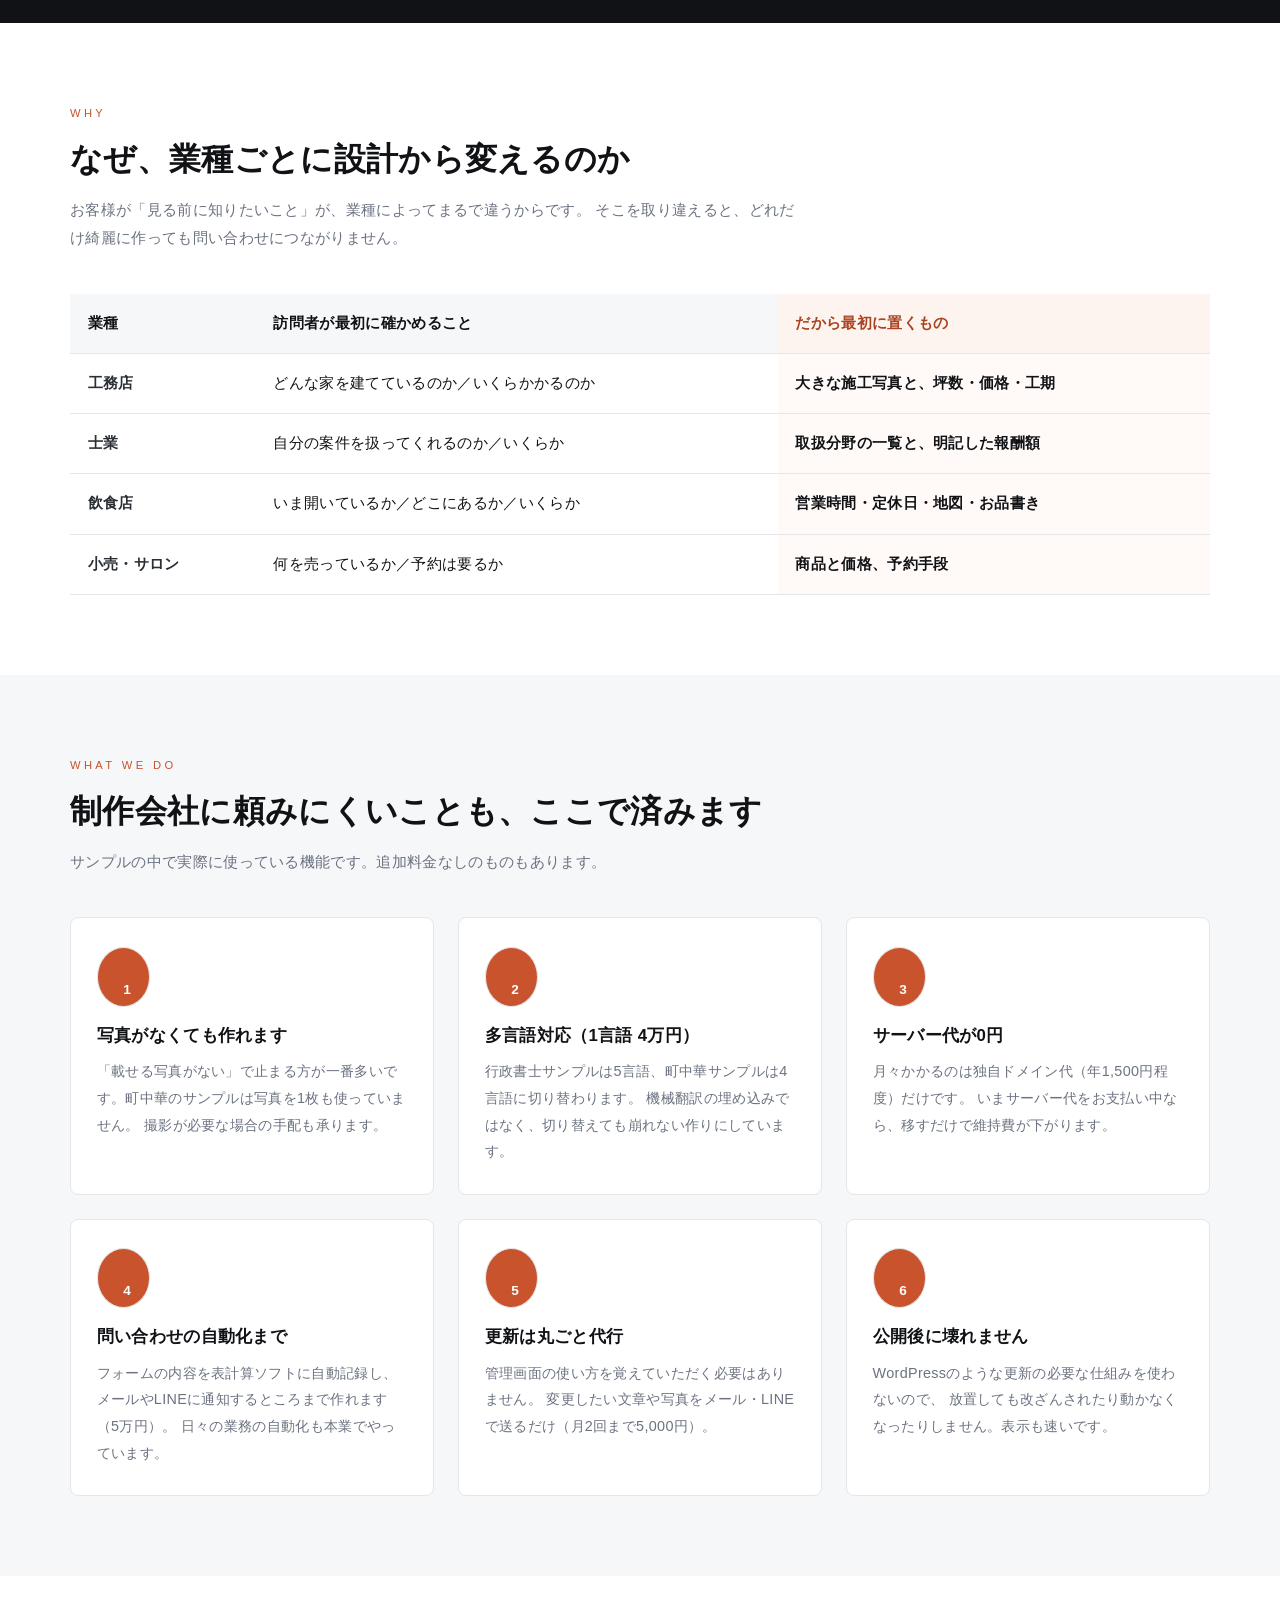
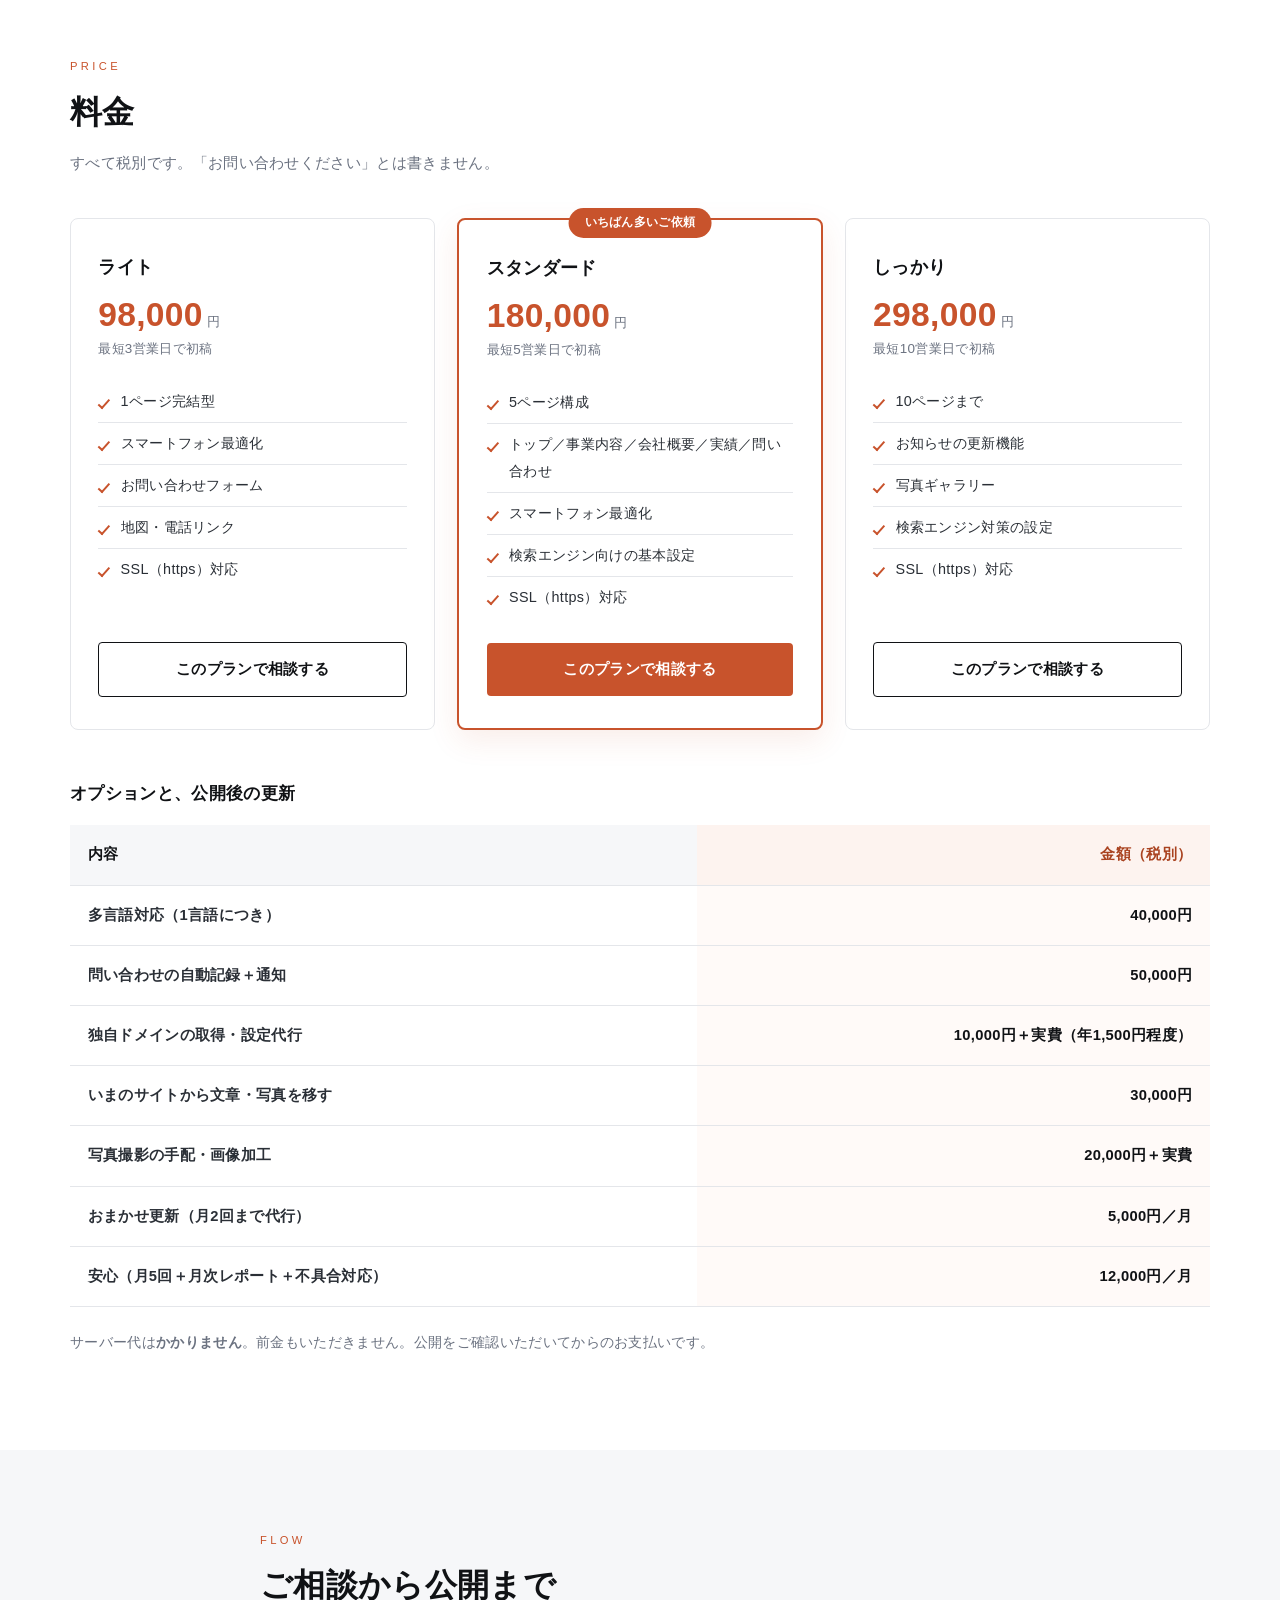
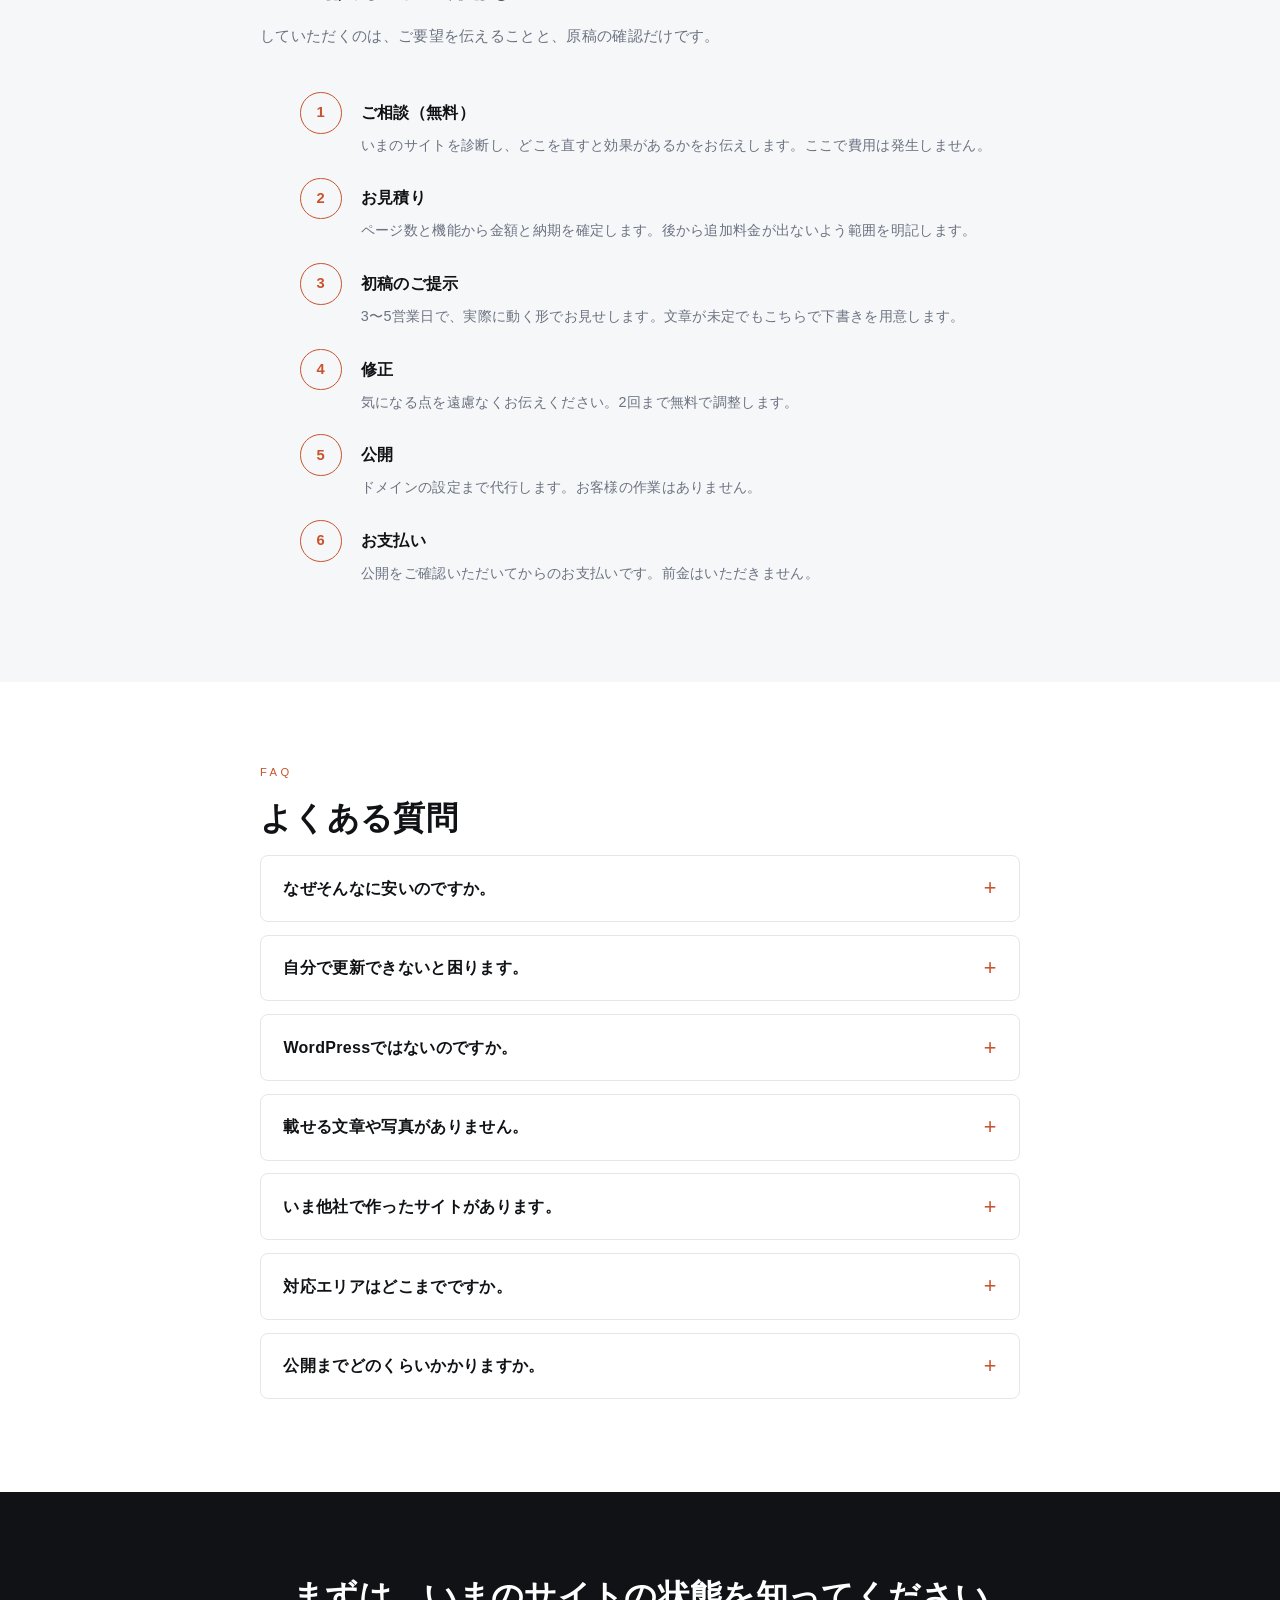
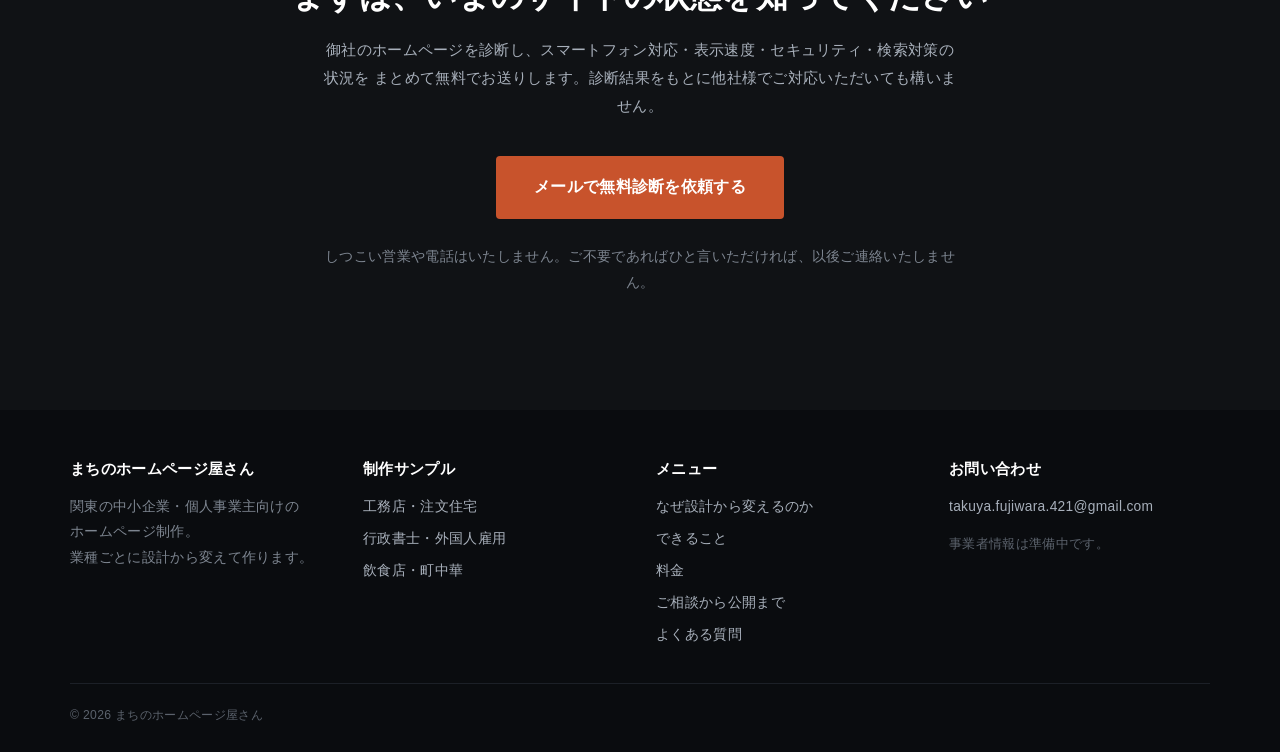
==== commit ee008351: "業種ごとに設計から作り直し＋AI生成写真を追加 - 共通CSSを廃止。4サイトとも独立したスタイルに（テンプレ感の排除） - 工務店: AI生成の施工写真3点を主役に。坪数/工期/価格を明記 - 行政" ====
--- a/index.html
+++ b/index.html
@@ -3,22 +3,187 @@
 <head>
 <meta charset="UTF-8">
 <meta name="viewport" content="width=device-width, initial-scale=1">
-<title>まちのホームページ屋さん｜スマホ対応のホームページを9.8万円から・最短3営業日</title>
-<meta name="description" content="関東の中小企業・個人事業主向けのホームページ制作。スマートフォン対応・サーバー代0円・最短3営業日で初稿。1ページ完結型9.8万円から。無料のホームページ診断も承ります。">
-<meta property="og:title" content="まちのホームページ屋さん｜スマホ対応のホームページを9.8万円から">
-<meta property="og:description" content="サーバー代0円・最短3営業日。関東の中小企業向けホームページ制作。">
+<title>まちのホームページ屋さん｜業種ごとに設計から変えるホームページ制作</title>
+<meta name="description" content="テンプレートに当てはめません。工務店・士業・飲食店、それぞれ設計から変えて作ります。1ページ完結型9.8万円から、最短3営業日。関東の中小企業・個人事業主向け。">
+<meta property="og:title" content="まちのホームページ屋さん｜業種ごとに設計から変えるホームページ制作">
+<meta property="og:description" content="テンプレートに当てはめません。3業種の制作サンプルを公開中。9.8万円から・最短3営業日。">
 <meta property="og:type" content="website">
-<link rel="stylesheet" href="assets/style.css">
+<style>
+/* ============================================================
+   自社サイト
+   3つのデモ（工務店＝写真主役／士業＝情報の整理／町中華＝看板と紙）の
+   どれとも被らない見た目にする。ここが似ていると「結局テンプレか」と思われるため。
+   狙い：黒に近い墨色＋余白。作例そのものを主役に置く。
+   ============================================================ */
+*,*::before,*::after{box-sizing:border-box}
+:root{
+  --ink:#101215;
+  --ink-2:#2a2f36;
+  --gray:#6b7280;
+  --line:#e4e6ea;
+  --paper:#fff;
+  --paper-2:#f6f7f9;
+  --accent:#c8532c;    /* 朱に近いオレンジ。3デモのどの主役色とも重ならない */
+  --accent-d:#a9421f;
+}
+html{-webkit-text-size-adjust:100%;scroll-behavior:smooth}
+html,body{overflow-x:clip;max-width:100%}
+body{margin:0;background:var(--paper);color:var(--ink);font-size:16px;line-height:1.85;
+  letter-spacing:.02em;
+  font-family:"Helvetica Neue",Helvetica,Arial,
+              "Hiragino Kaku Gothic ProN","Hiragino Sans","Yu Gothic",Meiryo,sans-serif}
+img{max-width:100%;height:auto;display:block}
+a{color:var(--accent)}
+.wrap{width:min(1140px,100% - 2.4rem);margin-inline:auto}
+.narrow{width:min(760px,100% - 2.4rem);margin-inline:auto}
+
+/* ---- ヘッダー ---- */
+.hd{position:sticky;top:0;z-index:50;background:rgba(255,255,255,.93);
+  backdrop-filter:saturate(1.5) blur(12px);border-bottom:1px solid var(--line)}
+.hd .wrap{display:flex;align-items:center;justify-content:space-between;min-height:68px;gap:1rem}
+.brand{text-decoration:none;color:var(--ink);font-weight:700;font-size:1.02rem;letter-spacing:.02em}
+.brand span{display:block;font-size:.62rem;color:var(--gray);letter-spacing:.2em;font-weight:400}
+.hd nav{display:flex;gap:1.5rem;align-items:center}
+.hd nav a{color:var(--ink-2);text-decoration:none;font-size:.88rem}
+.hd nav a:hover{color:var(--accent)}
+.btn{display:inline-block;background:var(--accent);color:#fff!important;text-decoration:none;
+  padding:.8rem 1.7rem;border-radius:4px;font-weight:700;font-size:.92rem;
+  transition:background .18s,transform .18s}
+.btn:hover{background:var(--accent-d);transform:translateY(-1px)}
+.btn-l{padding:1.05rem 2.4rem;font-size:1rem}
+.btn-o{background:transparent;color:var(--ink)!important;border:1.5px solid var(--ink)}
+.btn-o:hover{background:var(--ink);color:#fff!important}
+@media(max-width:900px){.hd nav a:not(.btn){display:none}}
+
+/* ---- ヒーロー ---- */
+.hero{padding:clamp(3.5rem,9vw,6rem) 0 clamp(2.5rem,6vw,4rem)}
+.hero h1{font-size:clamp(1.75rem,5vw,3.15rem);line-height:1.4;margin:0 0 1.4rem;
+  letter-spacing:-.01em;font-weight:700}
+.hero h1 mark{background:linear-gradient(transparent 62%,rgba(200,83,44,.24) 62%);color:inherit}
+.hero .lead{font-size:clamp(.98rem,2.2vw,1.12rem);color:var(--ink-2);margin:0 0 2.2rem;max-width:44rem}
+.hero-actions{display:flex;gap:.9rem;flex-wrap:wrap;align-items:center}
+.hero .note{margin-top:1.4rem;font-size:.86rem;color:var(--gray)}
+
+/* ---- 作例：主役 ---- */
+.works{background:var(--ink);color:#fff;padding:clamp(3rem,8vw,5rem) 0}
+.works .lbl{font-size:.7rem;letter-spacing:.3em;color:var(--accent);display:block;margin-bottom:.7rem}
+.works h2{font-size:clamp(1.4rem,3.6vw,2.1rem);margin:0 0 .8rem;line-height:1.5}
+.works .sub{color:#a8b0bb;margin:0 0 2.8rem;max-width:46rem;font-size:.95rem}
+.wgrid{display:grid;grid-template-columns:repeat(auto-fit,minmax(300px,1fr));gap:1.6rem}
+.wcard{background:#181c22;border:1px solid #262c35;border-radius:8px;overflow:hidden;
+  text-decoration:none;color:#fff;display:flex;flex-direction:column;
+  transition:transform .25s ease,border-color .25s ease}
+.wcard:hover{transform:translateY(-4px);border-color:var(--accent)}
+.wthumb{aspect-ratio:16/10;position:relative;overflow:hidden;display:grid;place-items:center;
+  border-bottom:1px solid #262c35}
+.wthumb img{width:100%;height:100%;object-fit:cover}
+/* 写真が無いデモは、そのサイトの色をそのまま出して個性を見せる */
+.wthumb.chuka{background:#8b2e22;
+  background-image:repeating-linear-gradient(45deg,rgba(255,255,255,.06) 0 8px,transparent 8px 16px)}
+.wthumb.chuka b{border:4px solid #c9a227;background:#c0392b;color:#f8f0dc;
+  font-family:"Hiragino Mincho ProN","Yu Mincho",serif;font-weight:400;
+  font-size:1.9rem;letter-spacing:.16em;text-indent:.16em;padding:.6rem 1.5rem}
+.wthumb.gyosei{background:linear-gradient(160deg,#16233f,#0f1830)}
+.wthumb.gyosei b{color:#fff;font-size:1.3rem;letter-spacing:.05em;text-align:center;padding:0 1.5rem;line-height:1.6}
+.wthumb.gyosei b em{font-style:normal;color:#c9ab74;display:block;font-size:.78rem;letter-spacing:.22em;margin-top:.5rem}
+.wbody{padding:1.5rem 1.5rem 1.7rem}
+.wtag{display:inline-block;font-size:.7rem;letter-spacing:.1em;color:var(--accent);
+  border:1px solid var(--accent);padding:.15rem .7rem;border-radius:99px;margin-bottom:.9rem}
+.wcard h3{margin:0 0 .6rem;font-size:1.08rem;line-height:1.55}
+.wcard p{margin:0;color:#a8b0bb;font-size:.89rem}
+.wcard .go{margin-top:1.2rem;color:var(--accent);font-weight:700;font-size:.88rem}
+.works .caveat{margin-top:2rem;color:#7d8590;font-size:.83rem}
+
+/* ---- 共通セクション ---- */
+section{padding:clamp(3rem,8vw,5rem) 0}
+.sec-lbl{display:block;font-size:.7rem;letter-spacing:.3em;color:var(--accent);margin-bottom:.7rem}
+.sec-h{font-size:clamp(1.35rem,3.4vw,2rem);margin:0 0 .8rem;line-height:1.5}
+.sec-p{color:var(--gray);margin:0 0 2.6rem;max-width:46rem;font-size:.95rem}
+
+/* ---- 比較表 ---- */
+.cmp{overflow-x:auto}
+.cmp table{border-collapse:collapse;width:100%;min-width:600px;font-size:.92rem}
+.cmp th,.cmp td{padding:1rem 1.1rem;border-bottom:1px solid var(--line);text-align:left;vertical-align:top}
+.cmp thead th{background:var(--paper-2);font-weight:700;white-space:nowrap}
+.cmp thead th:last-child{background:#fdf3ef;color:var(--accent-d)}
+.cmp td:last-child{background:#fffaf8;font-weight:700}
+.cmp tbody th{font-weight:700;white-space:nowrap;color:var(--ink-2)}
+
+/* ---- できること ---- */
+.can{display:grid;grid-template-columns:repeat(auto-fit,minmax(280px,1fr));gap:1.5rem}
+.can div{border:1px solid var(--line);border-radius:8px;padding:1.8rem 1.6rem;background:var(--paper)}
+.can .n{width:2rem;height:2rem;border-radius:50%;background:var(--accent);color:#fff;
+  display:grid;place-items:center;font-size:.85rem;font-weight:700;margin-bottom:1rem}
+.can h3{margin:0 0 .6rem;font-size:1.05rem;line-height:1.55}
+.can p{margin:0;color:var(--gray);font-size:.9rem}
+
+/* ---- 料金 ---- */
+.plans{display:grid;grid-template-columns:repeat(auto-fit,minmax(270px,1fr));gap:1.4rem}
+.plan{border:1px solid var(--line);border-radius:8px;padding:2rem 1.7rem;display:flex;flex-direction:column;background:var(--paper)}
+.plan.pick{border:2px solid var(--accent);position:relative;box-shadow:0 10px 30px rgba(200,83,44,.1)}
+.plan.pick::after{content:"いちばん多いご依頼";position:absolute;top:-.8rem;left:50%;
+  transform:translateX(-50%);background:var(--accent);color:#fff;font-size:.72rem;font-weight:700;
+  padding:.28rem 1rem;border-radius:99px;white-space:nowrap}
+.plan h3{margin:0 0 .2rem;font-size:1.1rem}
+.plan .amt{font-size:2.1rem;font-weight:700;color:var(--accent);margin:.5rem 0 .1rem;line-height:1.2}
+.plan .amt small{font-size:.8rem;color:var(--gray);font-weight:400}
+.plan .term{font-size:.84rem;color:var(--gray);margin-bottom:1.2rem}
+.plan ul{list-style:none;padding:0;margin:0 0 1.6rem;font-size:.9rem}
+.plan li{padding:.45rem 0 .45rem 1.4rem;position:relative;color:var(--ink-2);border-top:1px solid var(--line)}
+.plan li:first-child{border-top:0}
+.plan li::before{content:"";position:absolute;left:.2rem;top:1.02rem;width:.4rem;height:.72rem;
+  border-right:2px solid var(--accent);border-bottom:2px solid var(--accent);transform:rotate(42deg)}
+.plan .btn{margin-top:auto;text-align:center}
+
+/* ---- 流れ ---- */
+.steps{counter-reset:s;display:grid;gap:1.2rem}
+.steps li{list-style:none;display:grid;grid-template-columns:2.6rem 1fr;gap:1.2rem;align-items:start}
+.steps li::before{counter-increment:s;content:counter(s);width:2.6rem;height:2.6rem;
+  border-radius:50%;border:1.5px solid var(--accent);color:var(--accent);
+  display:grid;place-items:center;font-weight:700;font-size:.92rem}
+.steps h4{margin:.3rem 0 .3rem;font-size:1.02rem}
+.steps p{margin:0;color:var(--gray);font-size:.9rem}
+
+/* ---- FAQ ---- */
+details{border:1px solid var(--line);border-radius:8px;padding:1.1rem 1.4rem;margin-bottom:.8rem;background:var(--paper)}
+details[open]{background:var(--paper-2)}
+summary{cursor:pointer;font-weight:700;list-style:none;position:relative;padding-right:2rem}
+summary::-webkit-details-marker{display:none}
+summary::after{content:"+";position:absolute;right:0;top:50%;transform:translateY(-50%);
+  color:var(--accent);font-size:1.35rem;line-height:1;font-weight:400}
+details[open] summary::after{content:"−"}
+details p{margin:.9rem 0 0;color:var(--ink-2);font-size:.93rem}
+
+/* ---- CTA ---- */
+.cta{background:var(--ink);color:#fff;text-align:center}
+.cta h2{font-size:clamp(1.3rem,3.4vw,2rem);margin:0 0 1rem;line-height:1.5}
+.cta p{color:#a8b0bb;margin:0 auto 2.2rem;max-width:40rem;font-size:.95rem}
+.cta .btn{background:var(--accent)}
+.cta .small{margin-top:1.6rem;font-size:.85rem;color:#7d8590}
+
+footer{background:#0a0c0f;color:#7d8590;padding:2.8rem 0 1.6rem;font-size:.86rem}
+footer .cols{display:grid;grid-template-columns:repeat(auto-fit,minmax(210px,1fr));gap:2rem;margin-bottom:1.8rem}
+footer h5{color:#fff;margin:0 0 .7rem;font-size:.94rem}
+footer ul{list-style:none;padding:0;margin:0}
+footer li{margin-bottom:.42rem}
+footer a{color:#a8b0bb;text-decoration:none}
+footer a:hover{color:#fff}
+.copy{border-top:1px solid #1c2027;padding-top:1.2rem;font-size:.76rem;color:#5b626c}
+
+.reveal{opacity:0;transform:translateY(14px);transition:opacity .7s ease,transform .7s ease}
+.reveal.in{opacity:1;transform:none}
+@media(prefers-reduced-motion:reduce){.reveal{opacity:1;transform:none;transition:none}html{scroll-behavior:auto}}
+</style>
 </head>
 <body>
 
-<header class="site-header">
-  <div class="wrap">
-    <a class="brand" href="./">まちのホームページ屋さん<small>WEB SITE PRODUCTION</small></a>
-    <nav class="nav">
-      <a href="#works">制作事例</a>
+<header class="hd">
+  <div class="wrap">
+    <a class="brand" href="./">まちのホームページ屋さん<span>WEB SITE PRODUCTION</span></a>
+    <nav>
+      <a href="#works">制作サンプル</a>
+      <a href="#why">なぜ設計から変えるのか</a>
       <a href="#price">料金</a>
-      <a href="#flow">制作の流れ</a>
       <a href="#faq">よくある質問</a>
       <a href="#contact" class="btn">無料で診断する</a>
     </nav>
@@ -27,337 +192,325 @@
 
 <div class="hero">
   <div class="wrap">
-    <span class="eyebrow">関東の中小企業・個人事業主の方へ</span>
-    <h1>そのホームページ、<br>スマホで見ると読めなくなっていませんか。</h1>
+    <h1>
+      工務店と、士業と、町中華に、<br>
+      <mark>同じ型は使いません。</mark>
+    </h1>
     <p class="lead">
-      パソコンで作られた古いホームページは、スマートフォンで開くと文字が小さく、
-      指で拡大しないと読めません。いまサイトを見に来る人の7割はスマホからです。
-      見られていないだけで、問い合わせは静かに減り続けます。
+      テンプレートに文字を流し込んだだけのサイトは、開いた瞬間に分かります。
+      何屋なのかが伝わらず、結局どこにも問い合わせが来ません。<br>
+      ここでは業種ごとに、色も、文字組みも、載せる順番も、設計から変えて作ります。
+      下のサンプルを3つ並べて見ていただくのが、いちばん早いと思います。
     </p>
     <div class="hero-actions">
-      <a href="#contact" class="btn btn-lg">まずは無料で診断してもらう</a>
-      <a href="#price" class="btn btn-ghost btn-lg">料金を見る</a>
-    </div>
-    <p class="muted" style="margin-top:1.4rem">
-      1ページ完結型 98,000円（税別）／最短3営業日で初稿をお出しします
+      <a href="#works" class="btn btn-l">3つのサンプルを見る</a>
+      <a href="#price" class="btn btn-l btn-o">料金を見る</a>
+    </div>
+    <p class="note">1ページ完結型 98,000円（税別）／最短3営業日で初稿／サーバー代0円</p>
+  </div>
+</div>
+
+<!-- ============================ 作例 -->
+<section class="works" id="works">
+  <div class="wrap">
+    <span class="lbl">SAMPLES</span>
+    <h2>同じ会社が作ったとは思えない、が正解です</h2>
+    <p class="sub">
+      3つとも私が作ったサンプルです。共通のCSSは使わず、骨格から別々に組んでいます。
+      スマートフォンでも開いて、指で拡大せずに読めることを確かめてみてください。
     </p>
-  </div>
-</div>
-
-<!-- ============================================ 選ばれる理由 -->
+
+    <div class="wgrid">
+      <a class="wcard" href="demo/koumuten/">
+        <div class="wthumb">
+          <img src="demo/koumuten/img/02-kogai-hiraya.jpg" alt="工務店サンプルのトップ画面。郊外の平屋の写真" loading="lazy">
+        </div>
+        <div class="wbody">
+          <span class="wtag">工務店・注文住宅</span>
+          <h3>写真を主役に、実績で語らせる</h3>
+          <p>
+            家は見て決まります。だから写真を大きく置き、坪数・工期・価格まで一緒に出しました。
+            明朝体と木の色で、落ち着いた印象に寄せています。
+          </p>
+          <div class="go">サンプルを見る →</div>
+        </div>
+      </a>
+
+      <a class="wcard" href="demo/gyosei/">
+        <div class="wthumb gyosei">
+          <b>不許可になった案件を、<br>もう一度組み立て直します。<em>ARAI IMMIGRATION LAW OFFICE</em></b>
+        </div>
+        <div class="wbody">
+          <span class="wtag">行政書士・外国人雇用</span>
+          <h3>専門性を、情報の整理で見せる</h3>
+          <p>
+            士業は写真では選ばれません。実績の数字、扱える在留資格の一覧、
+            「なぜ不許可になるのか」の解説を並べ、5言語に切り替わるようにしました。
+          </p>
+          <div class="go">サンプルを見る →</div>
+        </div>
+      </a>
+
+      <a class="wcard" href="demo/chuka/">
+        <div class="wthumb chuka">
+          <b>中華 福来</b>
+        </div>
+        <div class="wbody">
+          <span class="wtag">飲食店・町中華</span>
+          <h3>写真ゼロで、店の空気を出す</h3>
+          <p>
+            料理写真が1枚もなくても作れます。看板と暖簾をCSSで描き、
+            お品書きは紙の質感に。開店前のお店でも初日から公開できます。
+          </p>
+          <div class="go">サンプルを見る →</div>
+        </div>
+      </a>
+    </div>
+
+    <p class="caveat">
+      ※ 3つとも制作の見本として作成した<strong>架空の事業者</strong>です。実在しません。
+      工務店サンプルの写真はAIで生成したイメージです。
+    </p>
+  </div>
+</section>
+
+<!-- ============================ なぜ -->
 <section id="why">
   <div class="wrap">
-    <div class="sec-head reveal">
-      <span class="label">WHY US</span>
-      <h2>制作会社の5分の1の価格で、速く、軽く作れる理由</h2>
-      <p>安さには理由があります。ごまかさずにお伝えします。</p>
-    </div>
-
-    <div class="grid grid-3">
-      <div class="card reveal">
-        <span class="num">1</span>
-        <h3>営業も下請けも通さないから</h3>
+    <div class="reveal">
+      <span class="sec-lbl">WHY</span>
+      <h2 class="sec-h">なぜ、業種ごとに設計から変えるのか</h2>
+      <p class="sec-p">
+        お客様が「見る前に知りたいこと」が、業種によってまるで違うからです。
+        そこを取り違えると、どれだけ綺麗に作っても問い合わせにつながりません。
+      </p>
+    </div>
+    <div class="cmp reveal">
+      <table>
+        <thead>
+          <tr><th>業種</th><th>訪問者が最初に確かめること</th><th>だから最初に置くもの</th></tr>
+        </thead>
+        <tbody>
+          <tr><th>工務店</th><td>どんな家を建てているのか／いくらかかるのか</td><td>大きな施工写真と、坪数・価格・工期</td></tr>
+          <tr><th>士業</th><td>自分の案件を扱ってくれるのか／いくらか</td><td>取扱分野の一覧と、明記した報酬額</td></tr>
+          <tr><th>飲食店</th><td>いま開いているか／どこにあるか／いくらか</td><td>営業時間・定休日・地図・お品書き</td></tr>
+          <tr><th>小売・サロン</th><td>何を売っているか／予約は要るか</td><td>商品と価格、予約手段</td></tr>
+        </tbody>
+      </table>
+    </div>
+  </div>
+</section>
+
+<!-- ============================ できること -->
+<section id="can" style="background:var(--paper-2)">
+  <div class="wrap">
+    <div class="reveal">
+      <span class="sec-lbl">WHAT WE DO</span>
+      <h2 class="sec-h">制作会社に頼みにくいことも、ここで済みます</h2>
+      <p class="sec-p">サンプルの中で実際に使っている機能です。追加料金なしのものもあります。</p>
+    </div>
+    <div class="can reveal">
+      <div>
+        <div class="n">1</div>
+        <h3>写真がなくても作れます</h3>
         <p>
-          制作会社の見積りには、営業担当・ディレクター・デザイナー・コーダーの人件費が積み上がります。
-          こちらは受付から制作まで一人で行い、作業はAI開発ツールで大幅に短縮しています。
-          その差がそのまま価格差です。
+          「載せる写真がない」で止まる方が一番多いです。町中華のサンプルは写真を1枚も使っていません。
+          撮影が必要な場合の手配も承ります。
         </p>
       </div>
-      <div class="card reveal">
-        <span class="num">2</span>
-        <h3>毎月のサーバー代が0円だから</h3>
+      <div>
+        <div class="n">2</div>
+        <h3>多言語対応（1言語 4万円）</h3>
         <p>
-          プログラムを使わない作り方（静的サイト）にしているため、
-          月額のサーバー費用がかかりません。必要なのは独自ドメイン代の年1,500円程度だけ。
-          いまお使いのサイトから移して、<strong>維持費が下がる</strong>ケースもあります。
+          行政書士サンプルは5言語、町中華サンプルは4言語に切り替わります。
+          機械翻訳の埋め込みではなく、切り替えても崩れない作りにしています。
         </p>
       </div>
-      <div class="card reveal">
-        <span class="num">3</span>
-        <h3>壊れる部品を積まないから</h3>
+      <div>
+        <div class="n">3</div>
+        <h3>サーバー代が0円</h3>
         <p>
-          WordPressのような仕組みは便利な反面、更新を怠ると乗っ取りや改ざんの標的になります。
-          こちらの作り方は、そもそも攻撃される部品がありません。
-          表示も速く、放っておいても壊れません。
+          月々かかるのは独自ドメイン代（年1,500円程度）だけです。
+          いまサーバー代をお支払い中なら、移すだけで維持費が下がります。
         </p>
       </div>
-    </div>
-  </div>
-</section>
-
-<!-- ============================================ 制作事例 -->
-<section id="works" class="soft">
-  <div class="wrap">
-    <div class="sec-head reveal">
-      <span class="label">WORKS</span>
-      <h2>制作事例（サンプル）</h2>
-      <p>
-        実際に「1ページ完結型 98,000円」でお作りするとこうなります、という見本です。
-        スマートフォンでも開いて、指で拡大せずに読めることをご確認ください。
-      </p>
-    </div>
-
-    <div class="grid grid-3">
-      <a class="card reveal" href="demo/koumuten/" style="text-decoration:none;color:inherit">
-        <span class="badge">工務店・リフォーム</span>
-        <h3 style="margin-top:.8rem">山田工務店（サンプル）</h3>
-        <p>施工の流れと料金の目安を先に見せて、問い合わせのハードルを下げた構成。実績写真が無くても成立する作りにしています。</p>
-        <p style="margin-top:1rem;color:var(--accent-soft);font-weight:700">サンプルを見る →</p>
-      </a>
-
-      <a class="card reveal" href="demo/gyosei/" style="text-decoration:none;color:inherit">
-        <span class="badge">士業・事務所</span>
-        <h3 style="margin-top:.8rem">さくら行政書士事務所（サンプル）</h3>
-        <p>「何を頼めるのか」が分かりにくい士業向け。取扱業務と費用を明記し、初めての方でも相談しやすい導線にしました。</p>
-        <p style="margin-top:1rem;color:var(--accent-soft);font-weight:700">サンプルを見る →</p>
-      </a>
-
-      <a class="card reveal" href="demo/cafe/" style="text-decoration:none;color:inherit">
-        <span class="badge">飲食店・サロン</span>
-        <h3 style="margin-top:.8rem">喫茶 このみ（サンプル）</h3>
-        <p>営業時間・場所・メニューという「来店前に知りたいこと」を最短で見せる構成。地図と電話をすぐ押せる位置に置いています。</p>
-        <p style="margin-top:1rem;color:var(--accent-soft);font-weight:700">サンプルを見る →</p>
-      </a>
-    </div>
-
-    <p class="muted mt-2">
-      ※ 上記はいずれも制作の見本として作成した<strong>架空の事業者</strong>です。実在する店舗・事務所ではありません。
-    </p>
-  </div>
-</section>
-
-<!-- ============================================ 料金 -->
+      <div>
+        <div class="n">4</div>
+        <h3>問い合わせの自動化まで</h3>
+        <p>
+          フォームの内容を表計算ソフトに自動記録し、メールやLINEに通知するところまで作れます（5万円）。
+          日々の業務の自動化も本業でやっています。
+        </p>
+      </div>
+      <div>
+        <div class="n">5</div>
+        <h3>更新は丸ごと代行</h3>
+        <p>
+          管理画面の使い方を覚えていただく必要はありません。
+          変更したい文章や写真をメール・LINEで送るだけ（月2回まで5,000円）。
+        </p>
+      </div>
+      <div>
+        <div class="n">6</div>
+        <h3>公開後に壊れません</h3>
+        <p>
+          WordPressのような更新の必要な仕組みを使わないので、
+          放置しても改ざんされたり動かなくなったりしません。表示も速いです。
+        </p>
+      </div>
+    </div>
+  </div>
+</section>
+
+<!-- ============================ 料金 -->
 <section id="price">
   <div class="wrap">
-    <div class="sec-head reveal">
-      <span class="label">PRICE</span>
-      <h2>料金</h2>
-      <p>すべて税別です。「お問い合わせください」とは書きません。金額を先にお出しします。</p>
-    </div>
-
-    <div class="plans">
-      <div class="plan reveal">
+    <div class="reveal">
+      <span class="sec-lbl">PRICE</span>
+      <h2 class="sec-h">料金</h2>
+      <p class="sec-p">すべて税別です。「お問い合わせください」とは書きません。</p>
+    </div>
+    <div class="plans reveal">
+      <div class="plan">
         <h3>ライト</h3>
-        <div class="price">98,000<small> 円</small></div>
+        <div class="amt">98,000<small> 円</small></div>
         <div class="term">最短3営業日で初稿</div>
         <ul>
-          <li>1ページ完結型</li>
-          <li>スマートフォン最適化</li>
-          <li>お問い合わせフォーム</li>
-          <li>地図・電話リンク</li>
-          <li>SSL（https）対応</li>
+          <li>1ページ完結型</li><li>スマートフォン最適化</li><li>お問い合わせフォーム</li>
+          <li>地図・電話リンク</li><li>SSL（https）対応</li>
         </ul>
-        <a href="#contact" class="btn btn-ghost">このプランで相談する</a>
-      </div>
-
-      <div class="plan featured reveal">
+        <a href="#contact" class="btn btn-o">このプランで相談する</a>
+      </div>
+      <div class="plan pick">
         <h3>スタンダード</h3>
-        <div class="price">180,000<small> 円</small></div>
+        <div class="amt">180,000<small> 円</small></div>
         <div class="term">最短5営業日で初稿</div>
         <ul>
-          <li>5ページ構成</li>
-          <li>（トップ／事業内容／会社概要／実績／お問い合わせ）</li>
-          <li>スマートフォン最適化</li>
-          <li>お問い合わせフォーム</li>
-          <li>検索エンジン向けの基本設定</li>
-          <li>SSL（https）対応</li>
+          <li>5ページ構成</li><li>トップ／事業内容／会社概要／実績／問い合わせ</li>
+          <li>スマートフォン最適化</li><li>検索エンジン向けの基本設定</li><li>SSL（https）対応</li>
         </ul>
         <a href="#contact" class="btn">このプランで相談する</a>
       </div>
-
-      <div class="plan reveal">
+      <div class="plan">
         <h3>しっかり</h3>
-        <div class="price">298,000<small> 円</small></div>
+        <div class="amt">298,000<small> 円</small></div>
         <div class="term">最短10営業日で初稿</div>
         <ul>
-          <li>10ページまで</li>
-          <li>お知らせの更新機能</li>
-          <li>写真ギャラリー</li>
-          <li>検索エンジン対策の設定</li>
-          <li>スマートフォン最適化</li>
-          <li>SSL（https）対応</li>
+          <li>10ページまで</li><li>お知らせの更新機能</li><li>写真ギャラリー</li>
+          <li>検索エンジン対策の設定</li><li>SSL（https）対応</li>
         </ul>
-        <a href="#contact" class="btn btn-ghost">このプランで相談する</a>
-      </div>
-    </div>
-
-    <h3 style="margin:3rem 0 1rem;font-size:1.1rem">オプション</h3>
-    <div class="table-scroll">
+        <a href="#contact" class="btn btn-o">このプランで相談する</a>
+      </div>
+    </div>
+
+    <h3 style="margin:3rem 0 1rem;font-size:1.05rem">オプションと、公開後の更新</h3>
+    <div class="cmp reveal">
       <table>
-        <thead><tr><th>内容</th><th class="num">金額（税別）</th></tr></thead>
+        <thead><tr><th>内容</th><th style="text-align:right">金額（税別）</th></tr></thead>
         <tbody>
-          <tr><td>多言語対応（1言語につき）</td><td class="num">40,000円</td></tr>
-          <tr><td>お問い合わせを表計算ソフトに自動記録＋メール／LINE通知</td><td class="num">50,000円</td></tr>
-          <tr><td>独自ドメインの取得・設定代行</td><td class="num">10,000円＋実費（年1,500円程度）</td></tr>
-          <tr><td>いまのサイトから文章・写真を移す作業</td><td class="num">30,000円</td></tr>
-          <tr><td>写真撮影の手配・画像加工</td><td class="num">20,000円＋実費</td></tr>
+          <tr><th>多言語対応（1言語につき）</th><td style="text-align:right">40,000円</td></tr>
+          <tr><th>問い合わせの自動記録＋通知</th><td style="text-align:right">50,000円</td></tr>
+          <tr><th>独自ドメインの取得・設定代行</th><td style="text-align:right">10,000円＋実費（年1,500円程度）</td></tr>
+          <tr><th>いまのサイトから文章・写真を移す</th><td style="text-align:right">30,000円</td></tr>
+          <tr><th>写真撮影の手配・画像加工</th><td style="text-align:right">20,000円＋実費</td></tr>
+          <tr><th>おまかせ更新（月2回まで代行）</th><td style="text-align:right">5,000円／月</td></tr>
+          <tr><th>安心（月5回＋月次レポート＋不具合対応）</th><td style="text-align:right">12,000円／月</td></tr>
         </tbody>
       </table>
     </div>
-
-    <h3 style="margin:2.6rem 0 1rem;font-size:1.1rem">公開したあとの更新（任意）</h3>
-    <div class="table-scroll">
-      <table>
-        <thead><tr><th>プラン</th><th>内容</th><th class="num">月額（税別）</th></tr></thead>
-        <tbody>
-          <tr><td>なし</td><td>更新のご依頼があるたびに都度お見積り</td><td class="num">0円</td></tr>
-          <tr><td>おまかせ更新</td><td>月2回まで、文章や写真の差し替えを代行します</td><td class="num">5,000円</td></tr>
-          <tr><td>安心</td><td>月5回までの更新＋アクセス状況の月次レポート＋不具合対応</td><td class="num">12,000円</td></tr>
-        </tbody>
-      </table>
-    </div>
-    <p class="muted mt-2">
-      サーバー代は<strong>かかりません</strong>。必要なのは独自ドメインの年1,500円程度のみです。
+    <p style="margin-top:1.4rem;color:var(--gray);font-size:.88rem">
+      サーバー代は<strong>かかりません</strong>。前金もいただきません。公開をご確認いただいてからのお支払いです。
     </p>
   </div>
 </section>
 
-<!-- ============================================ 制作の流れ -->
-<section id="flow" class="soft">
-  <div class="wrap">
-    <div class="sec-head reveal">
-      <span class="label">FLOW</span>
-      <h2>制作の流れ</h2>
-      <p>お客様にしていただくのは、ご要望を伝えることと、原稿の確認だけです。</p>
-    </div>
-
-    <div class="grid grid-2">
-      <div class="card reveal"><span class="num">1</span><h3>ご相談（無料）</h3>
-        <p>メールでご連絡ください。いまのサイトの状態を無料で診断し、どこを直すと効果があるかをお伝えします。この時点で費用は発生しません。</p></div>
-      <div class="card reveal"><span class="num">2</span><h3>お見積り</h3>
-        <p>ページ数と必要な機能から、金額と納期を確定してお出しします。追加料金が後から出ないよう、範囲を書面で明確にします。</p></div>
-      <div class="card reveal"><span class="num">3</span><h3>初稿のご提示</h3>
-        <p>ライトなら3営業日、スタンダードなら5営業日で、実際に動く形でお見せします。文章が未定でも、こちらで下書きを用意します。</p></div>
-      <div class="card reveal"><span class="num">4</span><h3>修正</h3>
-        <p>色や文言など、気になる点を遠慮なくお伝えください。<strong>2回まで無料</strong>で調整します。</p></div>
-      <div class="card reveal"><span class="num">5</span><h3>公開</h3>
-        <p>ドメインの設定まで代行します。公開作業でお客様にしていただくことはありません。</p></div>
-      <div class="card reveal"><span class="num">6</span><h3>お支払い</h3>
-        <p>公開を確認いただいてからのお支払いです。前金はいただきません。</p></div>
-    </div>
-  </div>
-</section>
-
-<!-- ============================================ FAQ -->
+<!-- ============================ 流れ -->
+<section id="flow" style="background:var(--paper-2)">
+  <div class="narrow">
+    <div class="reveal">
+      <span class="sec-lbl">FLOW</span>
+      <h2 class="sec-h">ご相談から公開まで</h2>
+      <p class="sec-p">していただくのは、ご要望を伝えることと、原稿の確認だけです。</p>
+    </div>
+    <ol class="steps reveal">
+      <li><div><h4>ご相談（無料）</h4><p>いまのサイトを診断し、どこを直すと効果があるかをお伝えします。ここで費用は発生しません。</p></div></li>
+      <li><div><h4>お見積り</h4><p>ページ数と機能から金額と納期を確定します。後から追加料金が出ないよう範囲を明記します。</p></div></li>
+      <li><div><h4>初稿のご提示</h4><p>3〜5営業日で、実際に動く形でお見せします。文章が未定でもこちらで下書きを用意します。</p></div></li>
+      <li><div><h4>修正</h4><p>気になる点を遠慮なくお伝えください。2回まで無料で調整します。</p></div></li>
+      <li><div><h4>公開</h4><p>ドメインの設定まで代行します。お客様の作業はありません。</p></div></li>
+      <li><div><h4>お支払い</h4><p>公開をご確認いただいてからのお支払いです。前金はいただきません。</p></div></li>
+    </ol>
+  </div>
+</section>
+
+<!-- ============================ FAQ -->
 <section id="faq">
   <div class="narrow">
-    <div class="sec-head reveal">
-      <span class="label">FAQ</span>
-      <h2>よくある質問</h2>
-    </div>
-
-    <details class="reveal">
-      <summary>自分で更新できないと困るのですが。</summary>
-      <p>
-        更新はこちらで代行します（月2回まで5,000円）。変更したい文章や写真を、
-        メールやLINEでそのままお送りいただくだけで反映します。<br>
-        正直に申し上げると、管理画面をお渡ししたサイトの多くは、
-        使い方を覚える手間が壁になって結局更新されなくなります。
-        「覚える」という負担ごと無くしたほうが、実際には情報が新しく保たれます。
-      </p>
-    </details>
-
-    <details class="reveal">
-      <summary>WordPressではないのですか。</summary>
-      <p>
-        はい、使いません。WordPressは便利ですが、定期的な更新作業を怠ると
-        改ざんや乗っ取りの対象になります。実際、放置されて古いまま動いているサイトが数多くあります。<br>
-        こちらは攻撃される部品を持たない作り方にしているため、
-        放っておいても壊れず、表示も速く、月額費用もかかりません。
-      </p>
-    </details>
-
-    <details class="reveal">
-      <summary>なぜそんなに安いのですか。</summary>
-      <p>
-        営業担当も下請けも介さず、受付から制作までを一人で行っているためです。
-        加えて、コードの作成にAI開発ツールを使うことで作業時間を大きく短縮しています。
-        品質を落として安くしているわけではありません。
-      </p>
-    </details>
-
-    <details class="reveal">
-      <summary>載せる文章や写真がありません。</summary>
-      <p>
-        文章はこちらで下書きをお作りします。事業内容を口頭でお聞かせいただければ大丈夫です。<br>
-        写真については、無くても成立するデザインでお作りできます（制作事例をご覧ください。
-        あれらはすべて写真を1枚も使っていません）。撮影が必要な場合は手配も承ります。
-      </p>
-    </details>
-
-    <details class="reveal">
-      <summary>いま他社で作ったサイトがあります。移せますか。</summary>
-      <p>
-        移せます。いまのサイトから文章や写真を引き継ぐ作業も承ります（30,000円）。
-        独自ドメインをお持ちであれば、そのまま引き続きお使いいただけます。
-        毎月のサーバー費用をお支払い中の場合、移行によって維持費が下がることが多いです。
-      </p>
-    </details>
-
-    <details class="reveal">
-      <summary>対応エリアはどこまでですか。</summary>
-      <p>
-        関東を中心に承っておりますが、打ち合わせはメール・お電話・オンラインで完結しますので、
-        全国どこでも対応可能です。
-      </p>
-    </details>
-
-    <details class="reveal">
-      <summary>公開までにどのくらいかかりますか。</summary>
-      <p>
-        初稿まではライトで3営業日、スタンダードで5営業日です。
-        そこから修正のやりとりを挟み、公開までは<strong>2週間前後</strong>が目安です。
-        お急ぎの事情があればご相談ください。
-      </p>
-    </details>
-  </div>
-</section>
-
-<!-- ============================================ CTA -->
+    <div class="reveal">
+      <span class="sec-lbl">FAQ</span>
+      <h2 class="sec-h">よくある質問</h2>
+    </div>
+    <details class="reveal"><summary>なぜそんなに安いのですか。</summary>
+      <p>営業担当も下請けも介さず、受付から制作までを一人で行っているためです。加えてコードの作成にAI開発ツールを使い、作業時間を大きく短縮しています。品質を落として安くしているわけではありません。</p></details>
+    <details class="reveal"><summary>自分で更新できないと困ります。</summary>
+      <p>更新はこちらで代行します（月2回まで5,000円）。変更したい内容をメールやLINEで送っていただくだけです。正直なところ、管理画面をお渡ししたサイトの多くは、使い方を覚える手間が壁になって更新されなくなります。その負担ごと無くすほうが、情報は新しく保たれます。</p></details>
+    <details class="reveal"><summary>WordPressではないのですか。</summary>
+      <p>使いません。WordPressは更新を怠ると改ざんや乗っ取りの対象になります。こちらは攻撃される部品を持たない作り方なので、放置しても壊れず、表示も速く、月額費用もかかりません。</p></details>
+    <details class="reveal"><summary>載せる文章や写真がありません。</summary>
+      <p>文章はこちらで下書きを作ります。事業内容を口頭でお聞かせいただければ大丈夫です。写真も、無くても成立するデザインで作れます（町中華のサンプルは写真を1枚も使っていません）。</p></details>
+    <details class="reveal"><summary>いま他社で作ったサイトがあります。</summary>
+      <p>移せます。文章や写真の引き継ぎも承ります（30,000円）。独自ドメインをお持ちならそのままお使いいただけます。毎月サーバー費用をお支払い中の場合、移行で維持費が下がることが多いです。</p></details>
+    <details class="reveal"><summary>対応エリアはどこまでですか。</summary>
+      <p>関東を中心に承っていますが、打ち合わせはメール・電話・オンラインで完結するため全国対応可能です。</p></details>
+    <details class="reveal"><summary>公開までどのくらいかかりますか。</summary>
+      <p>初稿まではライトで3営業日、スタンダードで5営業日。修正のやりとりを挟み、公開までは2週間前後が目安です。お急ぎの事情があればご相談ください。</p></details>
+  </div>
+</section>
+
+<!-- ============================ CTA -->
 <section class="cta" id="contact">
   <div class="narrow">
     <h2>まずは、いまのサイトの状態を知ってください</h2>
     <p>
-      御社のホームページを診断し、スマートフォン対応・表示速度・セキュリティ・検索対策の状況をまとめて
-      無料でお送りします。費用は一切かかりません。診断結果をもとに他社様でご対応いただいても構いません。
+      御社のホームページを診断し、スマートフォン対応・表示速度・セキュリティ・検索対策の状況を
+      まとめて無料でお送りします。診断結果をもとに他社様でご対応いただいても構いません。
     </p>
-    <a href="mailto:takuya.fujiwara.421@gmail.com?subject=%E3%83%9B%E3%83%BC%E3%83%A0%E3%83%9A%E3%83%BC%E3%82%B8%E3%81%AE%E7%84%A1%E6%96%99%E8%A8%BA%E6%96%AD%E5%B8%8C%E6%9C%9B&body=%0A%E4%BC%9A%E7%A4%BE%E5%90%8D%EF%BC%9A%0A%E3%81%94%E6%8B%85%E5%BD%93%E8%80%85%E5%90%8D%EF%BC%9A%0A%E3%82%B5%E3%82%A4%E3%83%88URL%EF%BC%9A%0A%E3%81%94%E7%9B%B8%E8%AB%87%E5%86%85%E5%AE%B9%EF%BC%9A%0A" class="btn btn-lg">メールで無料診断を依頼する</a>
-    <p style="margin-top:1.6rem;font-size:.88rem;opacity:.9">
-      しつこい営業や電話はいたしません。ご不要であればその旨ひと言いただければ、以後ご連絡いたしません。
-    </p>
-  </div>
-</section>
-
-<!-- ============================================ フッター -->
-<footer class="site-footer">
+    <a href="mailto:takuya.fujiwara.421@gmail.com?subject=%E3%83%9B%E3%83%BC%E3%83%A0%E3%83%9A%E3%83%BC%E3%82%B8%E3%81%AE%E7%84%A1%E6%96%99%E8%A8%BA%E6%96%AD%E5%B8%8C%E6%9C%9B&body=%0A%E4%BC%9A%E7%A4%BE%E5%90%8D%EF%BC%9A%0A%E3%81%94%E6%8B%85%E5%BD%93%E8%80%85%E5%90%8D%EF%BC%9A%0A%E3%82%B5%E3%82%A4%E3%83%88URL%EF%BC%9A%0A%E3%81%94%E7%9B%B8%E8%AB%87%E5%86%85%E5%AE%B9%EF%BC%9A%0A" class="btn btn-l">メールで無料診断を依頼する</a>
+    <p class="small">しつこい営業や電話はいたしません。ご不要であればひと言いただければ、以後ご連絡いたしません。</p>
+  </div>
+</section>
+
+<footer>
   <div class="wrap">
     <div class="cols">
       <div>
-        <h4>まちのホームページ屋さん</h4>
-        <p style="margin:0">
-          関東の中小企業・個人事業主向けの<br>ホームページ制作。<br>
-          スマホ対応・サーバー代0円・最短3営業日。
-        </p>
-      </div>
-      <div>
-        <h4>メニュー</h4>
+        <h5>まちのホームページ屋さん</h5>
+        <p style="margin:0">関東の中小企業・個人事業主向けの<br>ホームページ制作。<br>業種ごとに設計から変えて作ります。</p>
+      </div>
+      <div>
+        <h5>制作サンプル</h5>
         <ul>
-          <li><a href="#why">選ばれる理由</a></li>
-          <li><a href="#works">制作事例</a></li>
+          <li><a href="demo/koumuten/">工務店・注文住宅</a></li>
+          <li><a href="demo/gyosei/">行政書士・外国人雇用</a></li>
+          <li><a href="demo/chuka/">飲食店・町中華</a></li>
+        </ul>
+      </div>
+      <div>
+        <h5>メニュー</h5>
+        <ul>
+          <li><a href="#why">なぜ設計から変えるのか</a></li>
+          <li><a href="#can">できること</a></li>
           <li><a href="#price">料金</a></li>
-          <li><a href="#flow">制作の流れ</a></li>
+          <li><a href="#flow">ご相談から公開まで</a></li>
           <li><a href="#faq">よくある質問</a></li>
         </ul>
       </div>
       <div>
-        <h4>お問い合わせ</h4>
-        <ul>
-          <li><a href="mailto:takuya.fujiwara.421@gmail.com">takuya.fujiwara.421@gmail.com</a></li>
-        </ul>
-        <p class="muted" style="margin-top:.8rem;color:#8b9799">
-          <!-- ★開業後に「特定商取引法に基づく表記」を追加すること（事業者名・所在地・連絡先・支払方法・キャンセル規定） -->
-          事業者情報は準備中です。
-        </p>
+        <h5>お問い合わせ</h5>
+        <ul><li><a href="mailto:takuya.fujiwara.421@gmail.com">takuya.fujiwara.421@gmail.com</a></li></ul>
+        <!-- ★開業後に「特定商取引法に基づく表記」を追加すること
+             （事業者名・所在地・連絡先・支払方法・キャンセル規定） -->
+        <p style="margin:.8rem 0 0;font-size:.8rem;color:#5b626c">事業者情報は準備中です。</p>
       </div>
     </div>
     <div class="copy">&copy; 2026 まちのホームページ屋さん</div>
@@ -365,14 +518,9 @@
 </footer>
 
 <script>
-// 画面に入った要素をふわっと出す。JSが無効でも中身は読める（CSSのreveal既定は非表示だが、
-// noscript環境向けに下で強制表示する）
-const io = new IntersectionObserver((entries) => {
-  entries.forEach(e => { if (e.isIntersecting) { e.target.classList.add('shown'); io.unobserve(e.target); } });
-}, { threshold: 0.08 });
-document.querySelectorAll('.reveal').forEach(el => io.observe(el));
+const io=new IntersectionObserver(es=>{es.forEach(e=>{if(e.isIntersecting){e.target.classList.add('in');io.unobserve(e.target)}})},{threshold:.06});
+document.querySelectorAll('.reveal').forEach(el=>io.observe(el));
 </script>
 <noscript><style>.reveal{opacity:1;transform:none}</style></noscript>
-
 </body>
 </html>
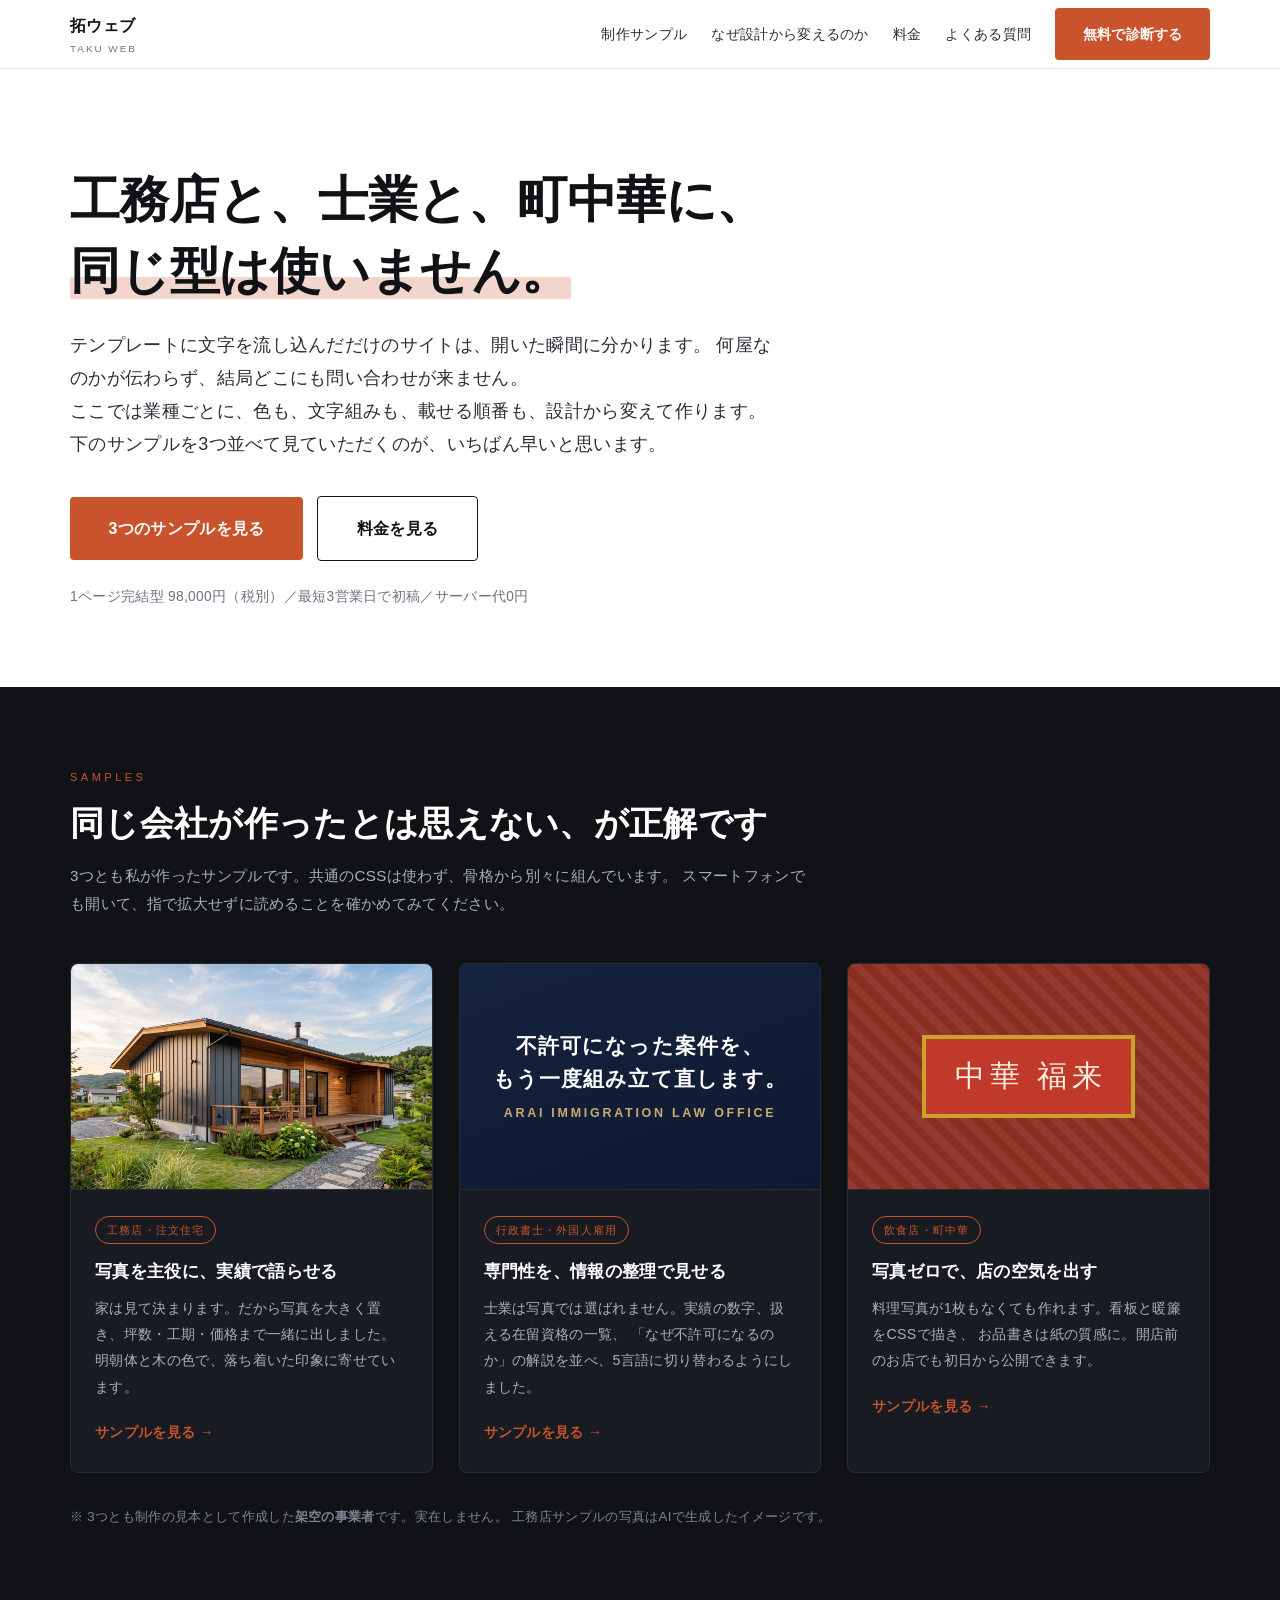
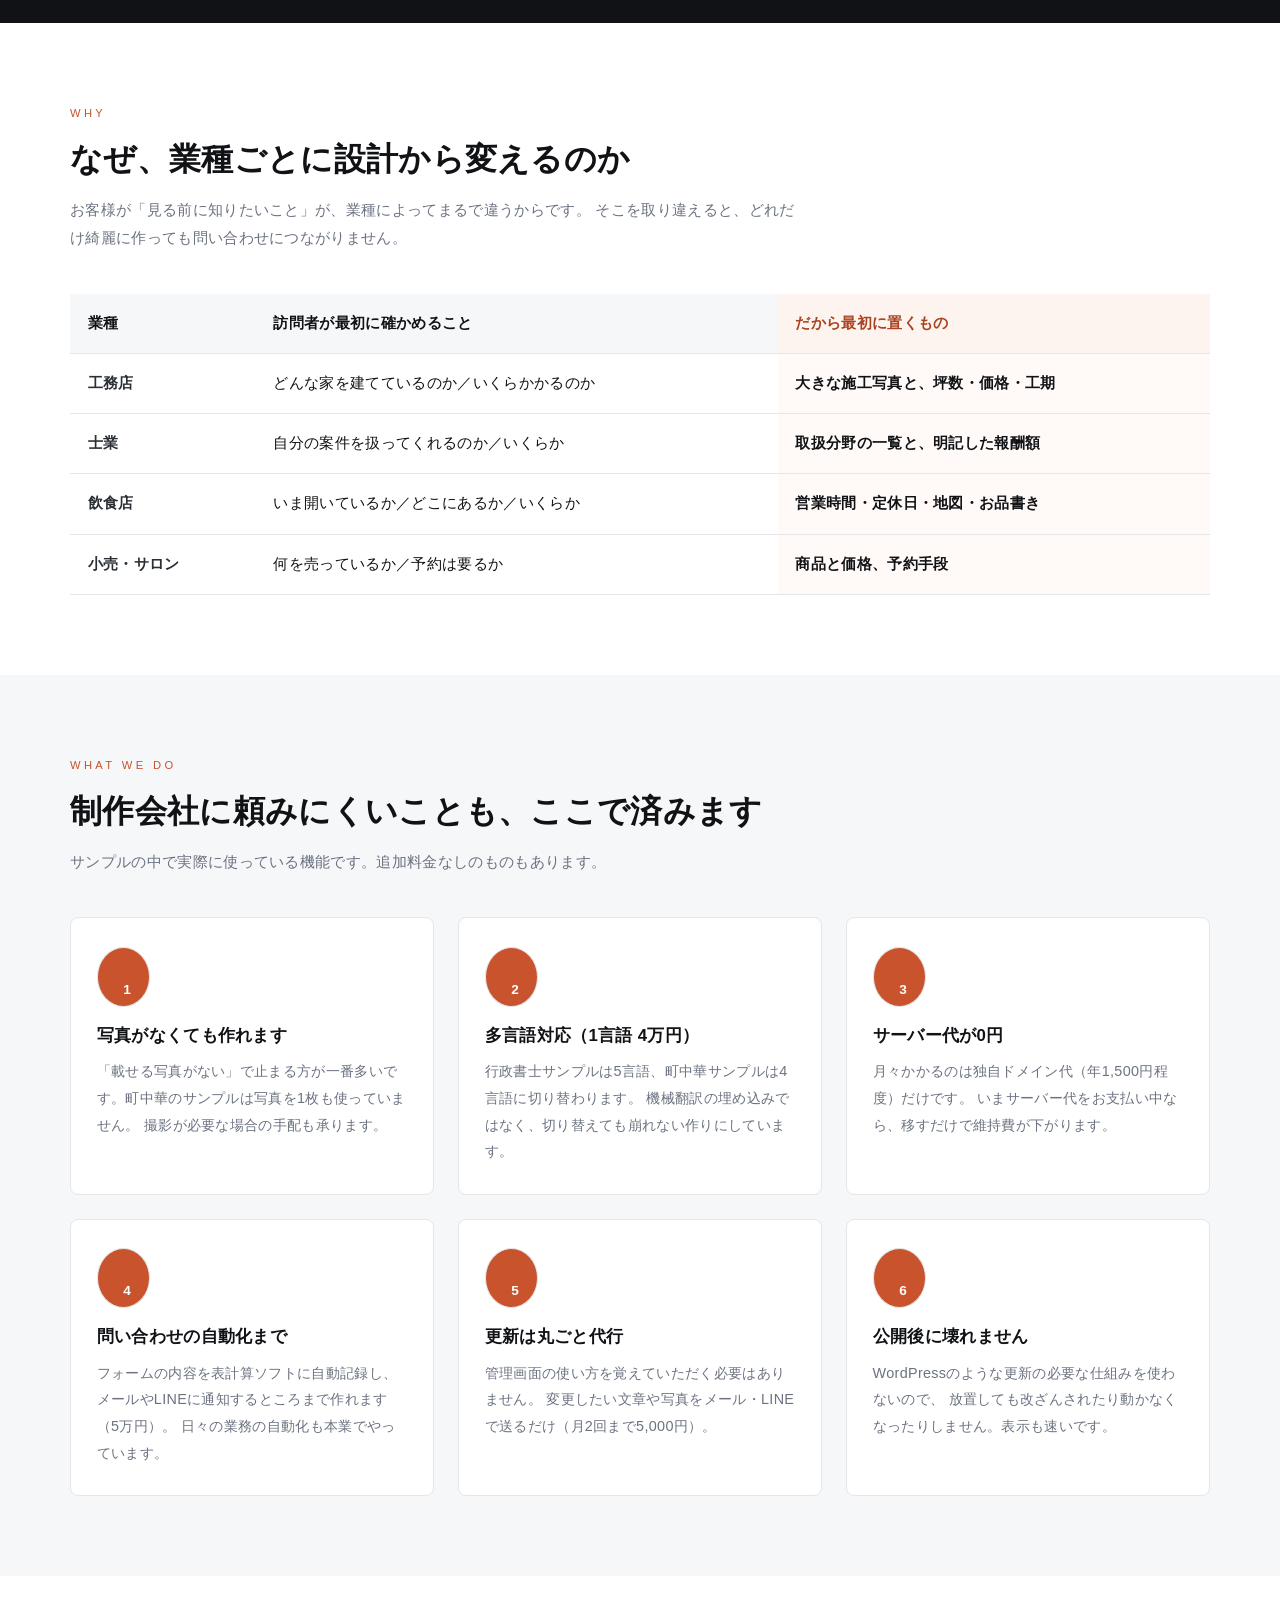
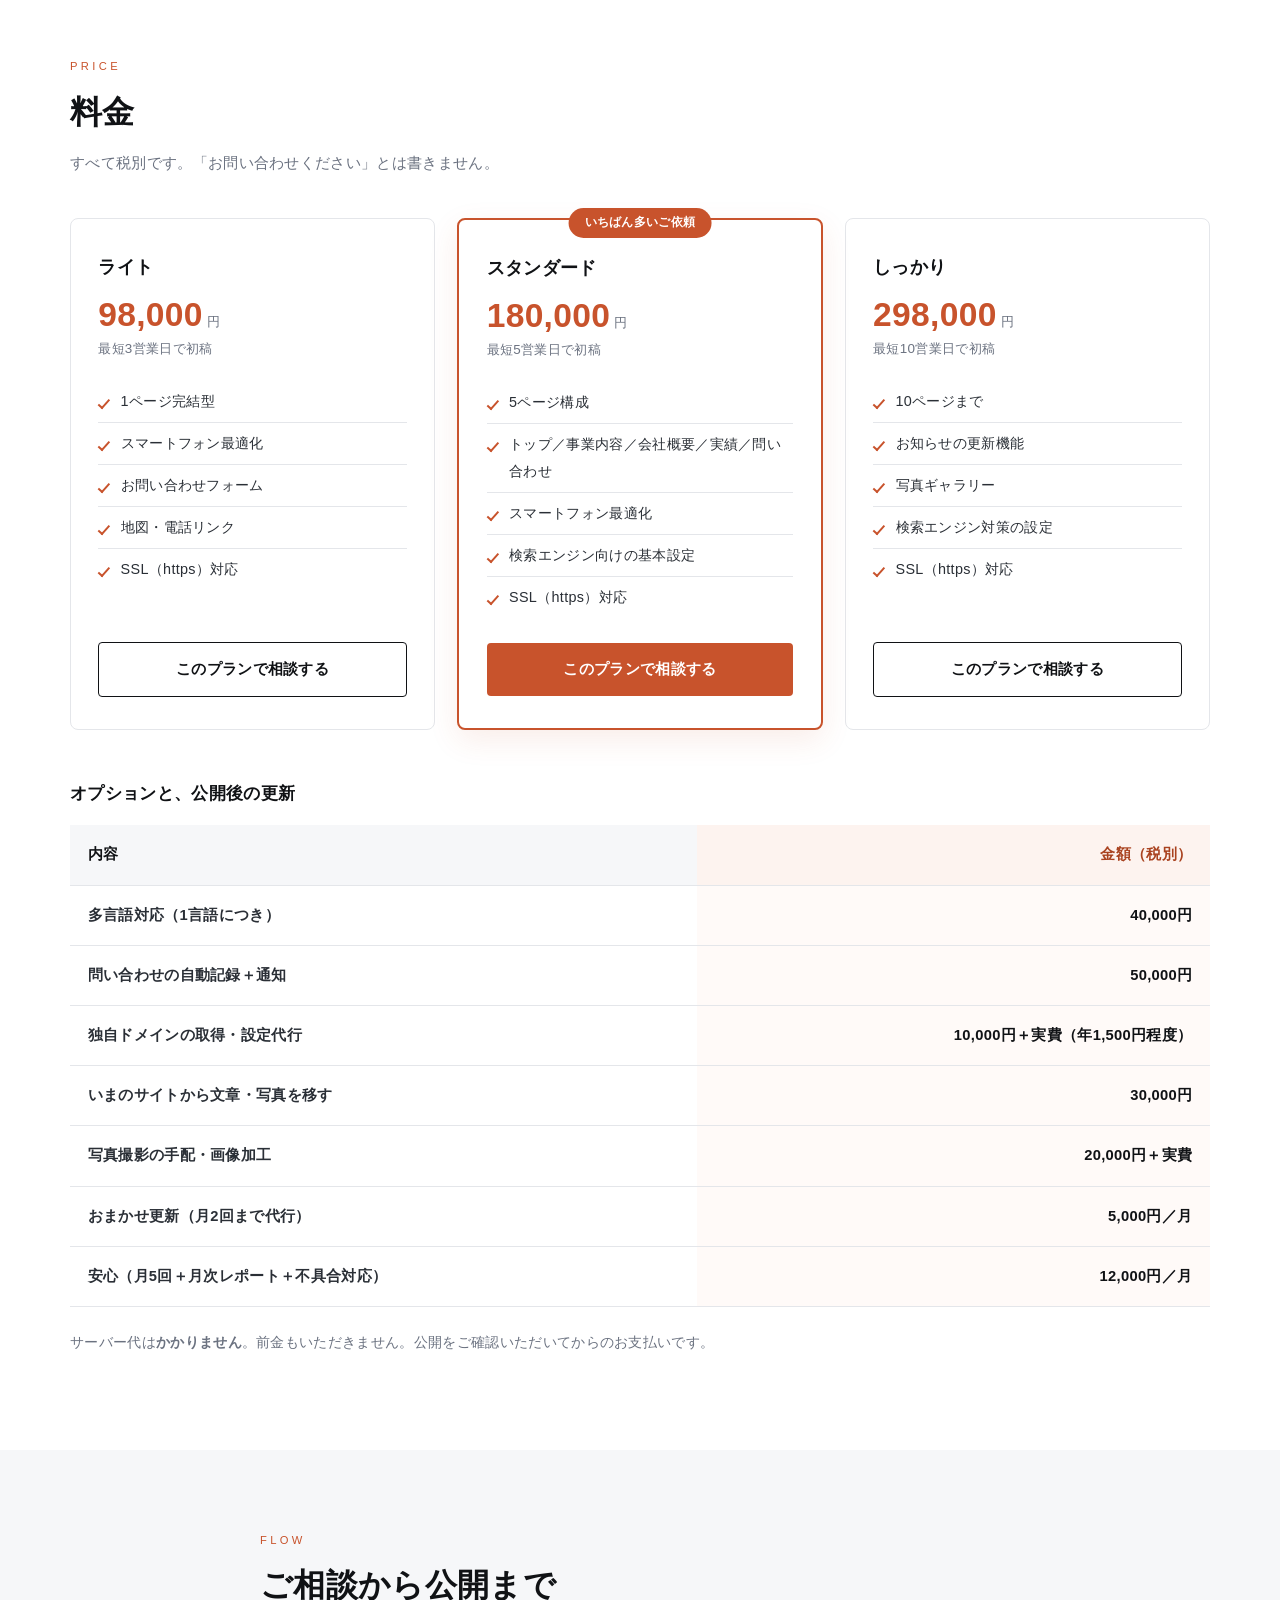
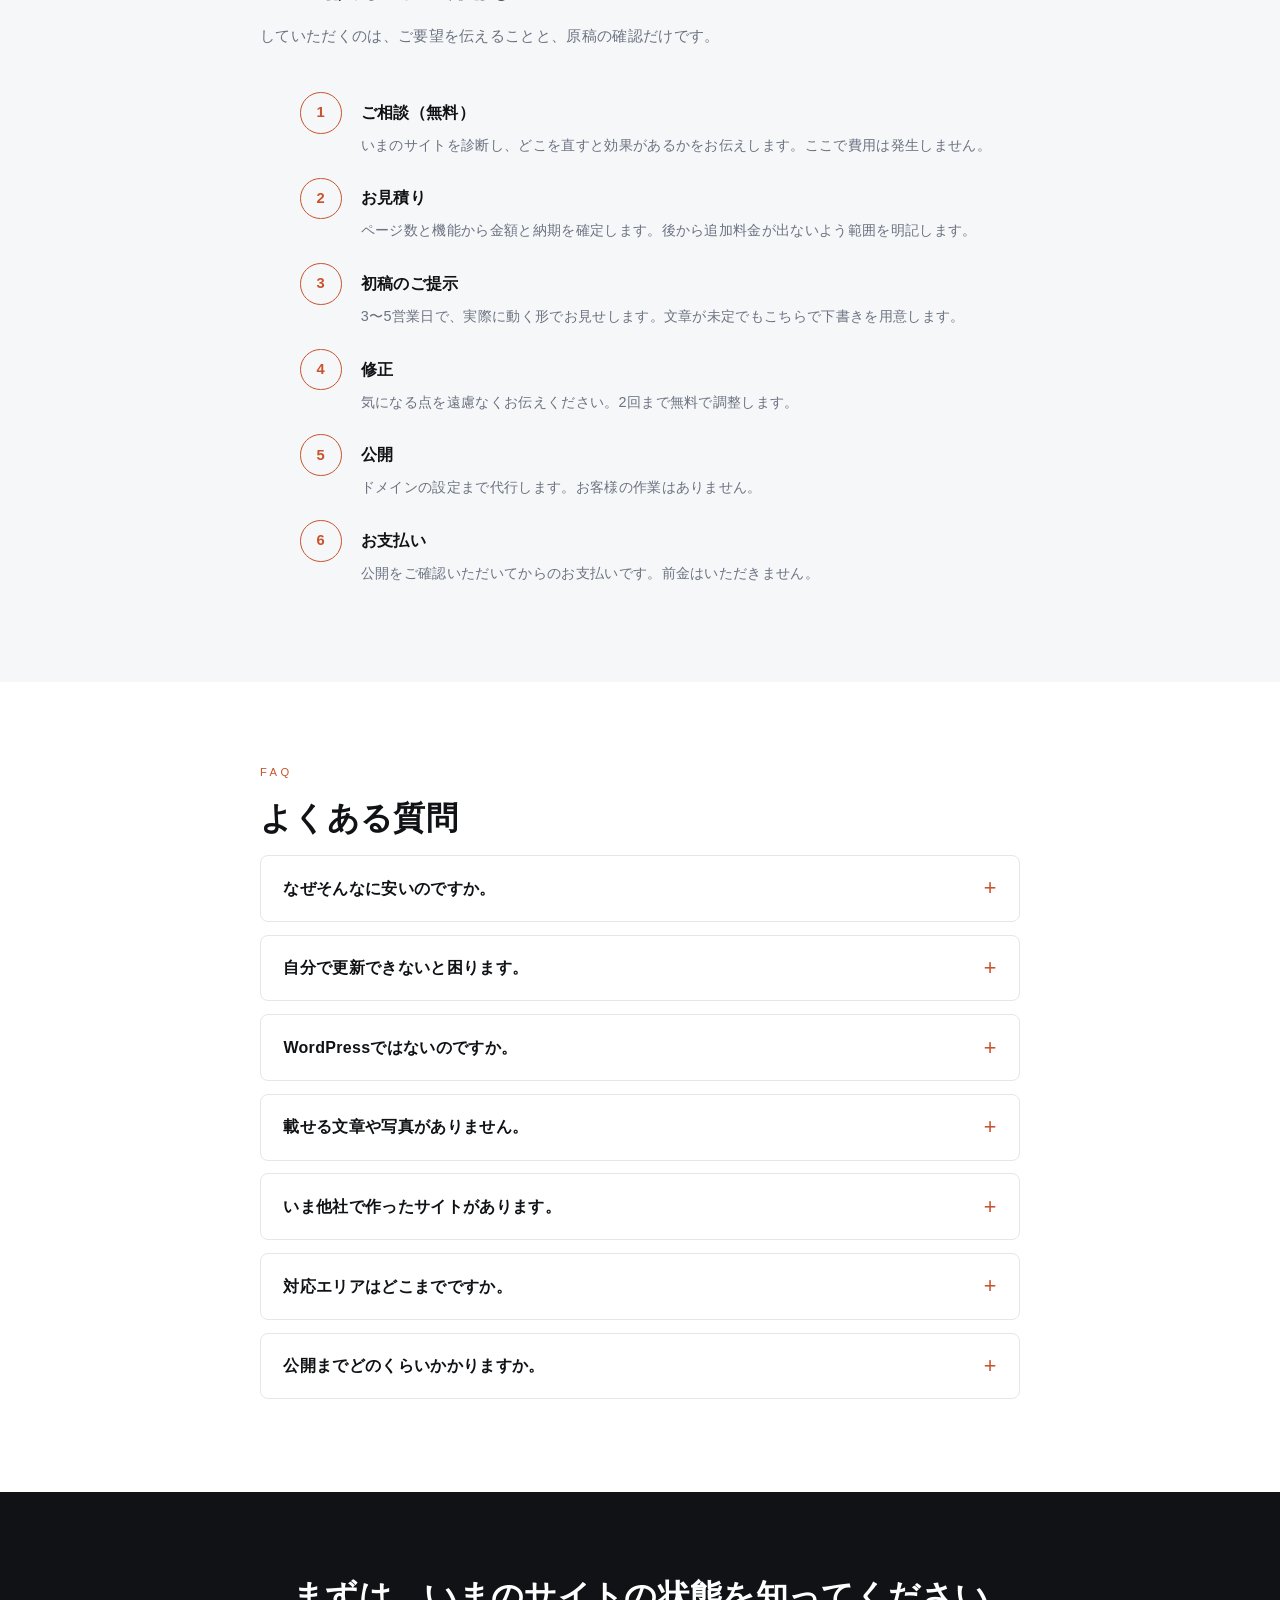
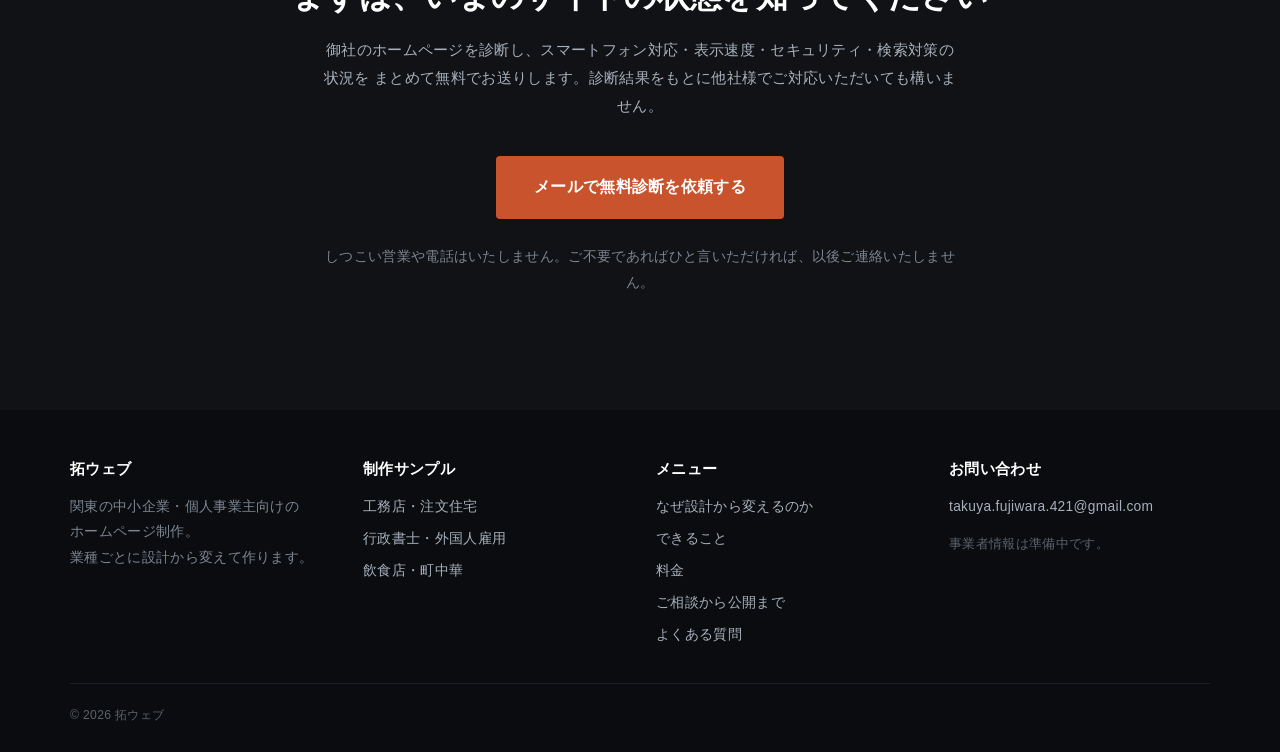
==== commit d5e382ff: "屋号を「拓ウェブ（TAKU WEB）」に変更 「まちのホームページ屋さん」は安く見えるため差し替え。 由来は藤原拓矢の「拓」。電話で一発で伝わり、業種を縛らない。 法人名は別途検討（ここはWeb制作事" ====
--- a/index.html
+++ b/index.html
@@ -3,9 +3,9 @@
 <head>
 <meta charset="UTF-8">
 <meta name="viewport" content="width=device-width, initial-scale=1">
-<title>まちのホームページ屋さん｜業種ごとに設計から変えるホームページ制作</title>
+<title>拓ウェブ｜業種ごとに設計から変えるホームページ制作</title>
 <meta name="description" content="テンプレートに当てはめません。工務店・士業・飲食店、それぞれ設計から変えて作ります。1ページ完結型9.8万円から、最短3営業日。関東の中小企業・個人事業主向け。">
-<meta property="og:title" content="まちのホームページ屋さん｜業種ごとに設計から変えるホームページ制作">
+<meta property="og:title" content="拓ウェブ｜業種ごとに設計から変えるホームページ制作">
 <meta property="og:description" content="テンプレートに当てはめません。3業種の制作サンプルを公開中。9.8万円から・最短3営業日。">
 <meta property="og:type" content="website">
 <style>
@@ -179,7 +179,7 @@
 
 <header class="hd">
   <div class="wrap">
-    <a class="brand" href="./">まちのホームページ屋さん<span>WEB SITE PRODUCTION</span></a>
+    <a class="brand" href="./">拓ウェブ<span>TAKU WEB</span></a>
     <nav>
       <a href="#works">制作サンプル</a>
       <a href="#why">なぜ設計から変えるのか</a>
@@ -484,7 +484,7 @@
   <div class="wrap">
     <div class="cols">
       <div>
-        <h5>まちのホームページ屋さん</h5>
+        <h5>拓ウェブ</h5>
         <p style="margin:0">関東の中小企業・個人事業主向けの<br>ホームページ制作。<br>業種ごとに設計から変えて作ります。</p>
       </div>
       <div>
@@ -513,7 +513,7 @@
         <p style="margin:.8rem 0 0;font-size:.8rem;color:#5b626c">事業者情報は準備中です。</p>
       </div>
     </div>
-    <div class="copy">&copy; 2026 まちのホームページ屋さん</div>
+    <div class="copy">&copy; 2026 拓ウェブ</div>
   </div>
 </footer>
 
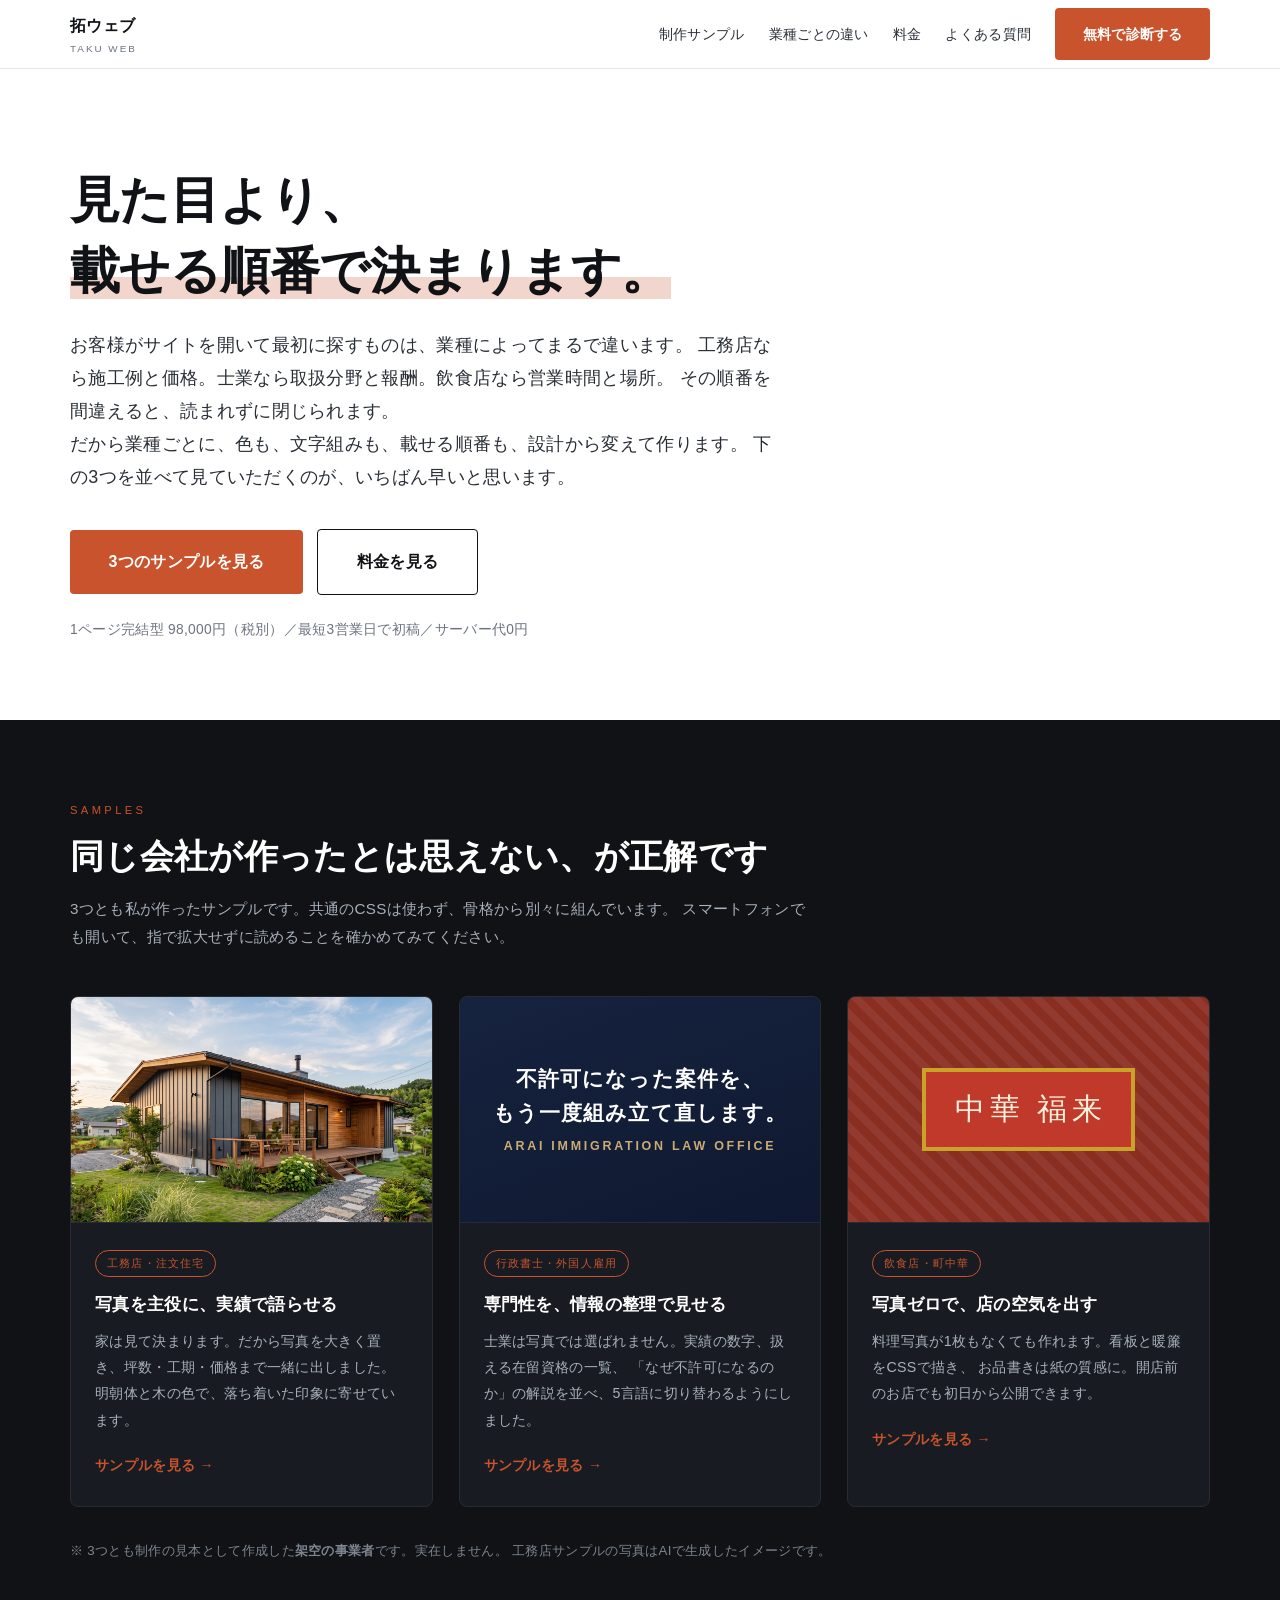
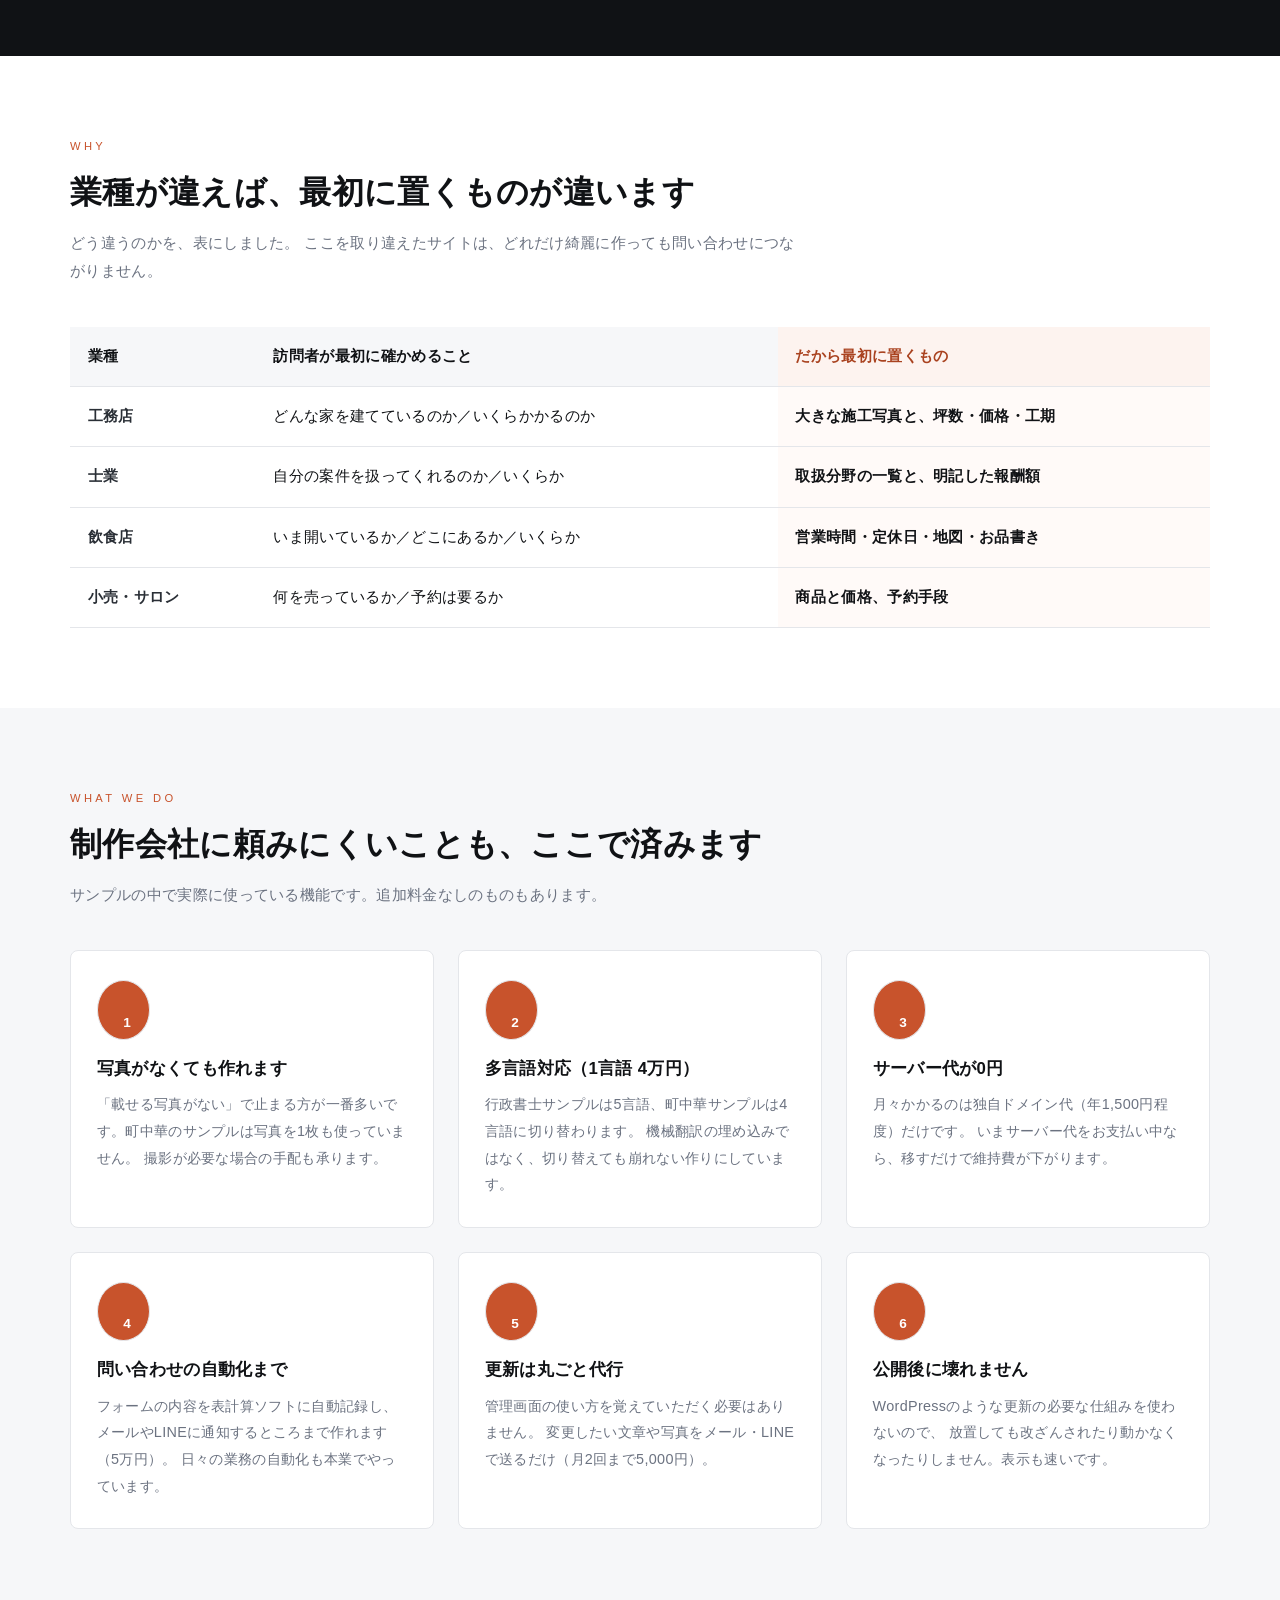
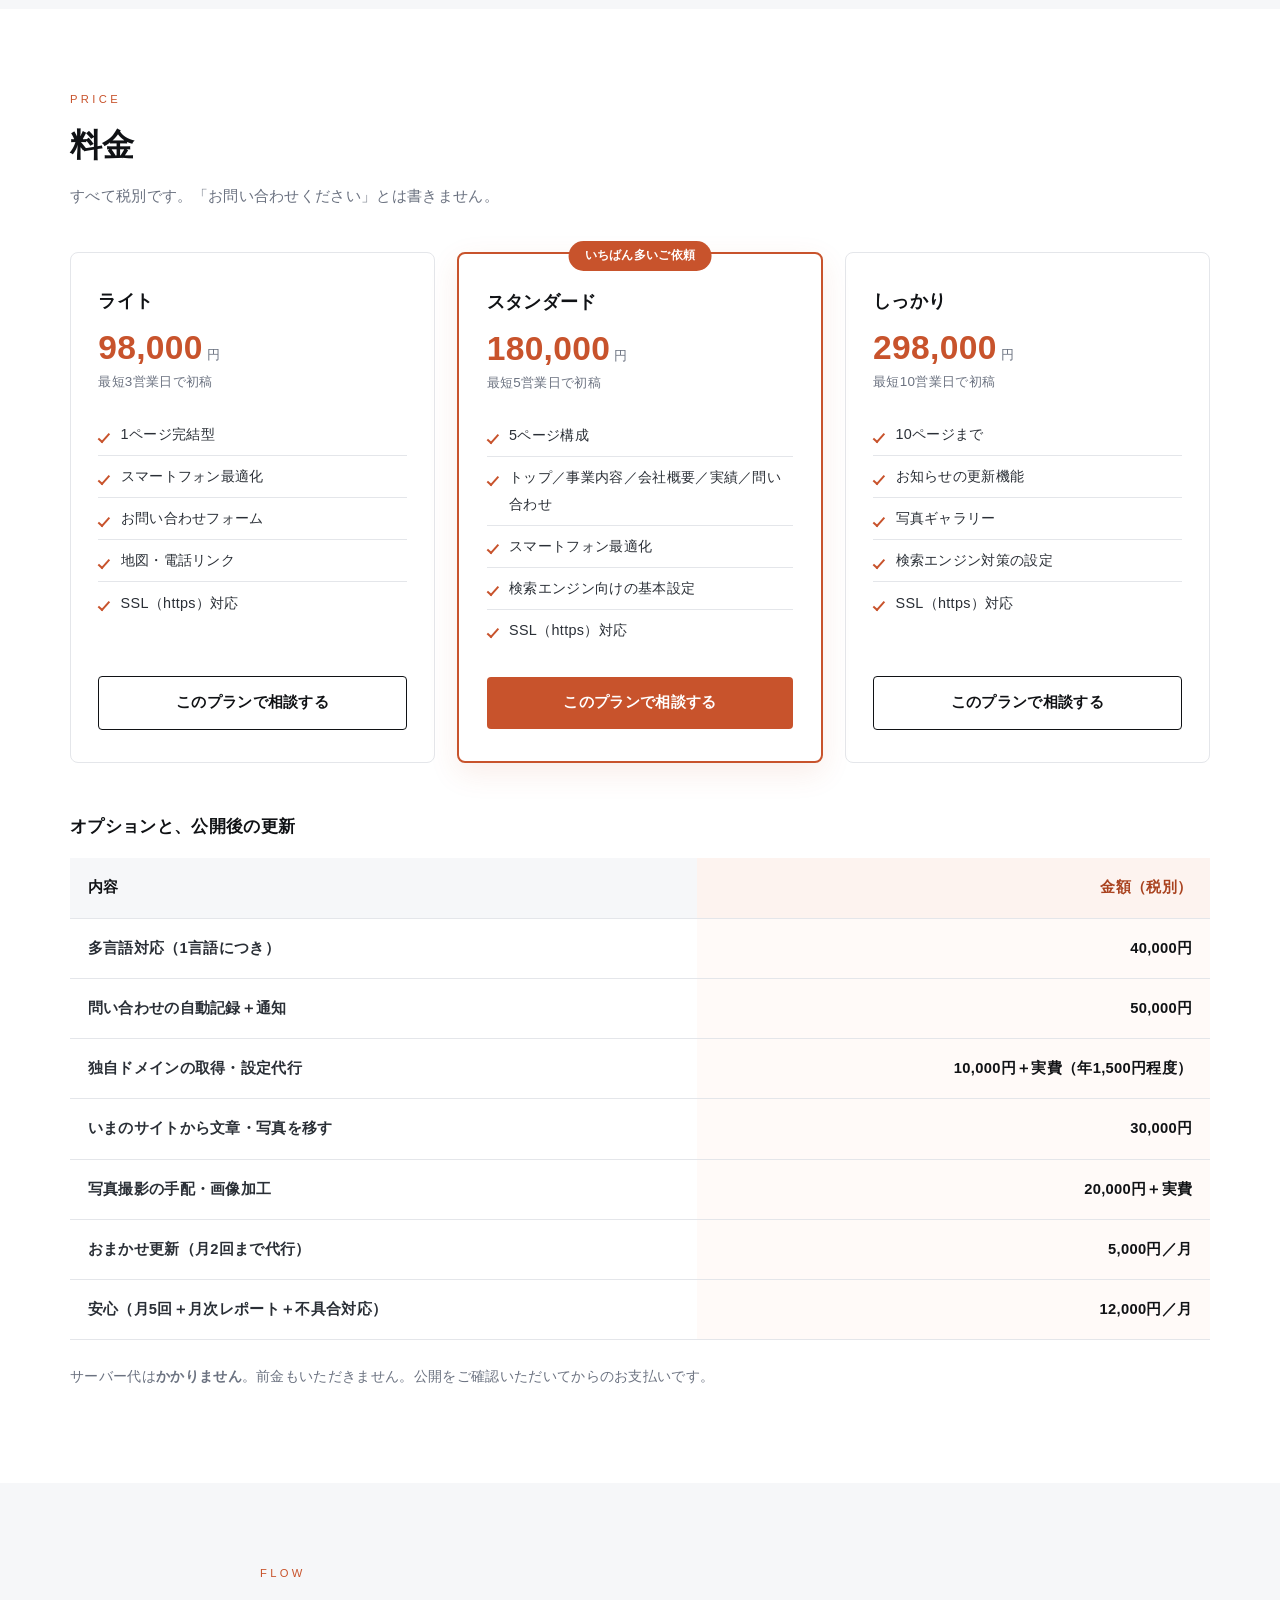
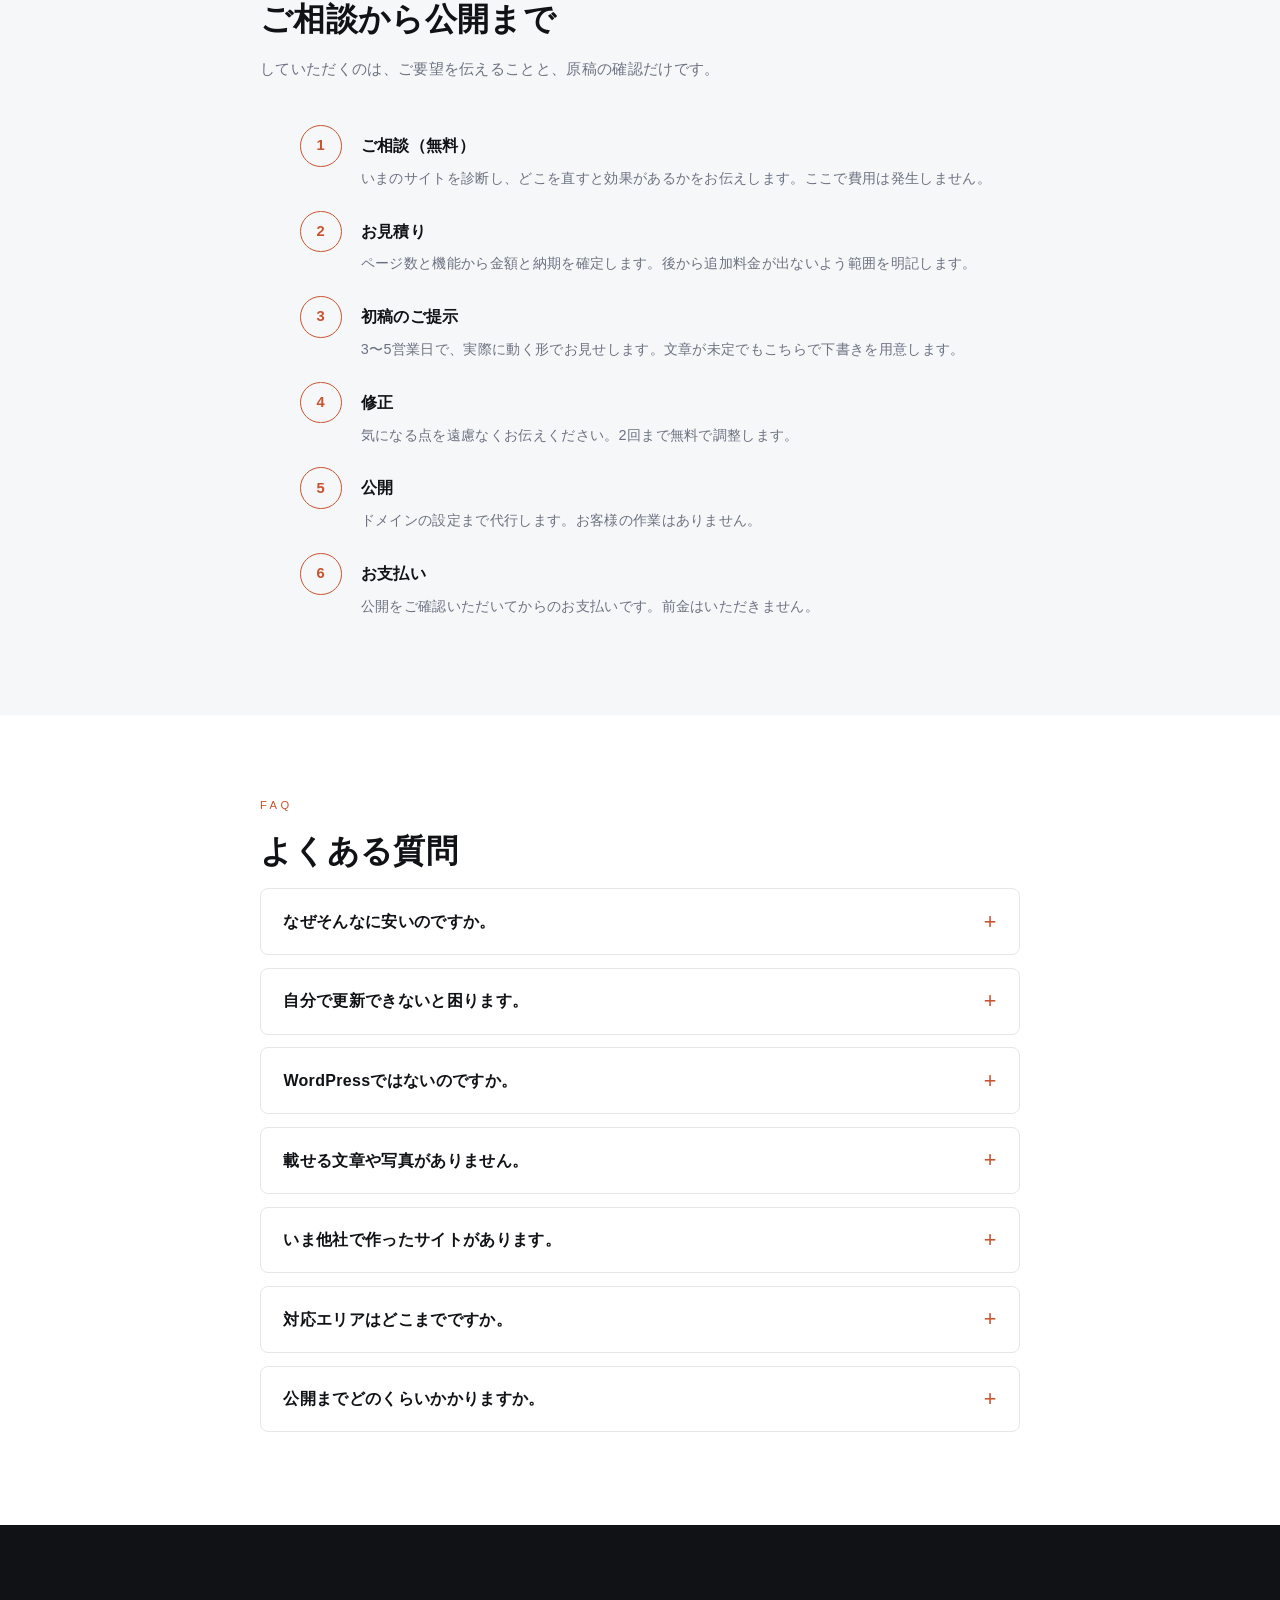
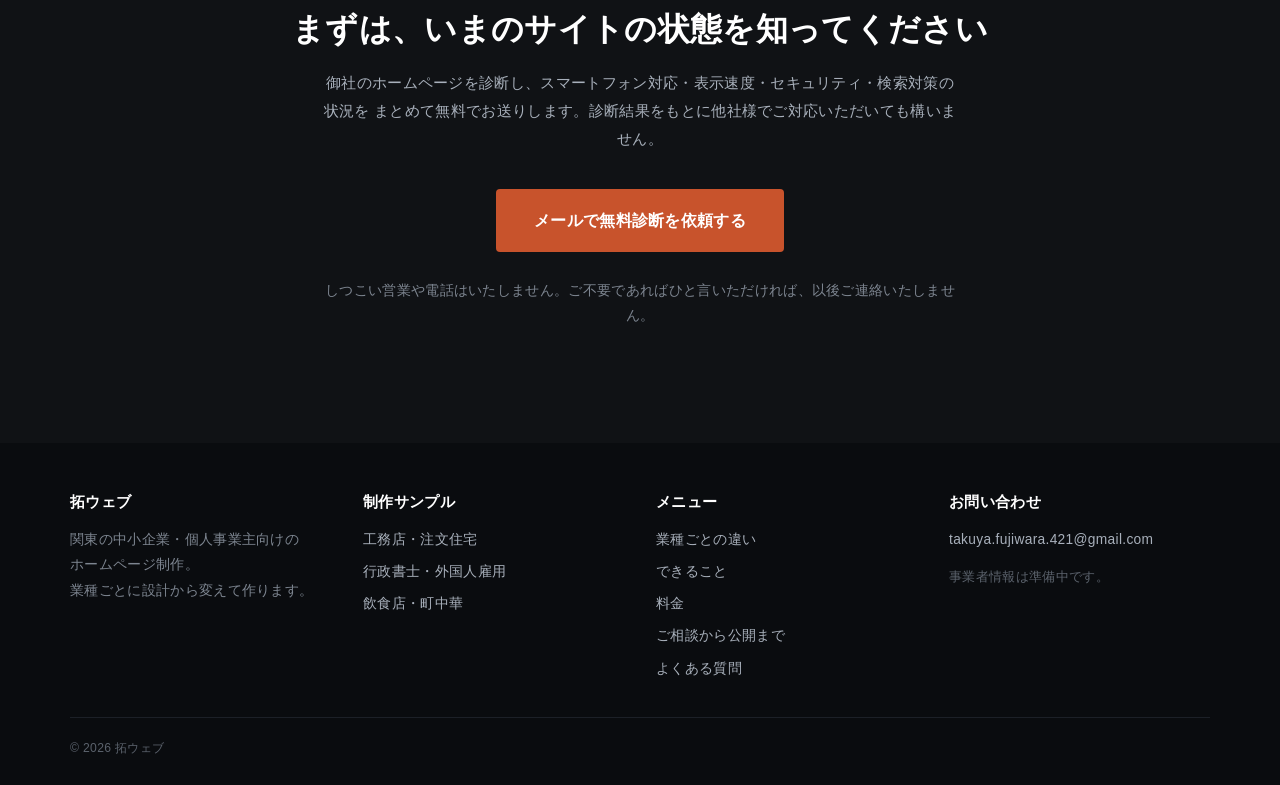
==== commit 1de6208d: "ヒーローのコピーを読み手起点に書き直し 「工務店と、士業と、町中華に、同じ型は使いません。」は 作り手の都合の話で読み手に響かないため差し替え。 →「見た目より、載せる順番で決まります。」  業種ごと" ====
--- a/index.html
+++ b/index.html
@@ -182,7 +182,7 @@
     <a class="brand" href="./">拓ウェブ<span>TAKU WEB</span></a>
     <nav>
       <a href="#works">制作サンプル</a>
-      <a href="#why">なぜ設計から変えるのか</a>
+      <a href="#why">業種ごとの違い</a>
       <a href="#price">料金</a>
       <a href="#faq">よくある質問</a>
       <a href="#contact" class="btn">無料で診断する</a>
@@ -193,14 +193,15 @@
 <div class="hero">
   <div class="wrap">
     <h1>
-      工務店と、士業と、町中華に、<br>
-      <mark>同じ型は使いません。</mark>
+      見た目より、<br>
+      <mark>載せる順番で決まります。</mark>
     </h1>
     <p class="lead">
-      テンプレートに文字を流し込んだだけのサイトは、開いた瞬間に分かります。
-      何屋なのかが伝わらず、結局どこにも問い合わせが来ません。<br>
-      ここでは業種ごとに、色も、文字組みも、載せる順番も、設計から変えて作ります。
-      下のサンプルを3つ並べて見ていただくのが、いちばん早いと思います。
+      お客様がサイトを開いて最初に探すものは、業種によってまるで違います。
+      工務店なら施工例と価格。士業なら取扱分野と報酬。飲食店なら営業時間と場所。
+      その順番を間違えると、読まれずに閉じられます。<br>
+      だから業種ごとに、色も、文字組みも、載せる順番も、設計から変えて作ります。
+      下の3つを並べて見ていただくのが、いちばん早いと思います。
     </p>
     <div class="hero-actions">
       <a href="#works" class="btn btn-l">3つのサンプルを見る</a>
@@ -279,10 +280,10 @@
   <div class="wrap">
     <div class="reveal">
       <span class="sec-lbl">WHY</span>
-      <h2 class="sec-h">なぜ、業種ごとに設計から変えるのか</h2>
+      <h2 class="sec-h">業種が違えば、最初に置くものが違います</h2>
       <p class="sec-p">
-        お客様が「見る前に知りたいこと」が、業種によってまるで違うからです。
-        そこを取り違えると、どれだけ綺麗に作っても問い合わせにつながりません。
+        どう違うのかを、表にしました。
+        ここを取り違えたサイトは、どれだけ綺麗に作っても問い合わせにつながりません。
       </p>
     </div>
     <div class="cmp reveal">
@@ -498,7 +499,7 @@
       <div>
         <h5>メニュー</h5>
         <ul>
-          <li><a href="#why">なぜ設計から変えるのか</a></li>
+          <li><a href="#why">業種ごとの違い</a></li>
           <li><a href="#can">できること</a></li>
           <li><a href="#price">料金</a></li>
           <li><a href="#flow">ご相談から公開まで</a></li>
